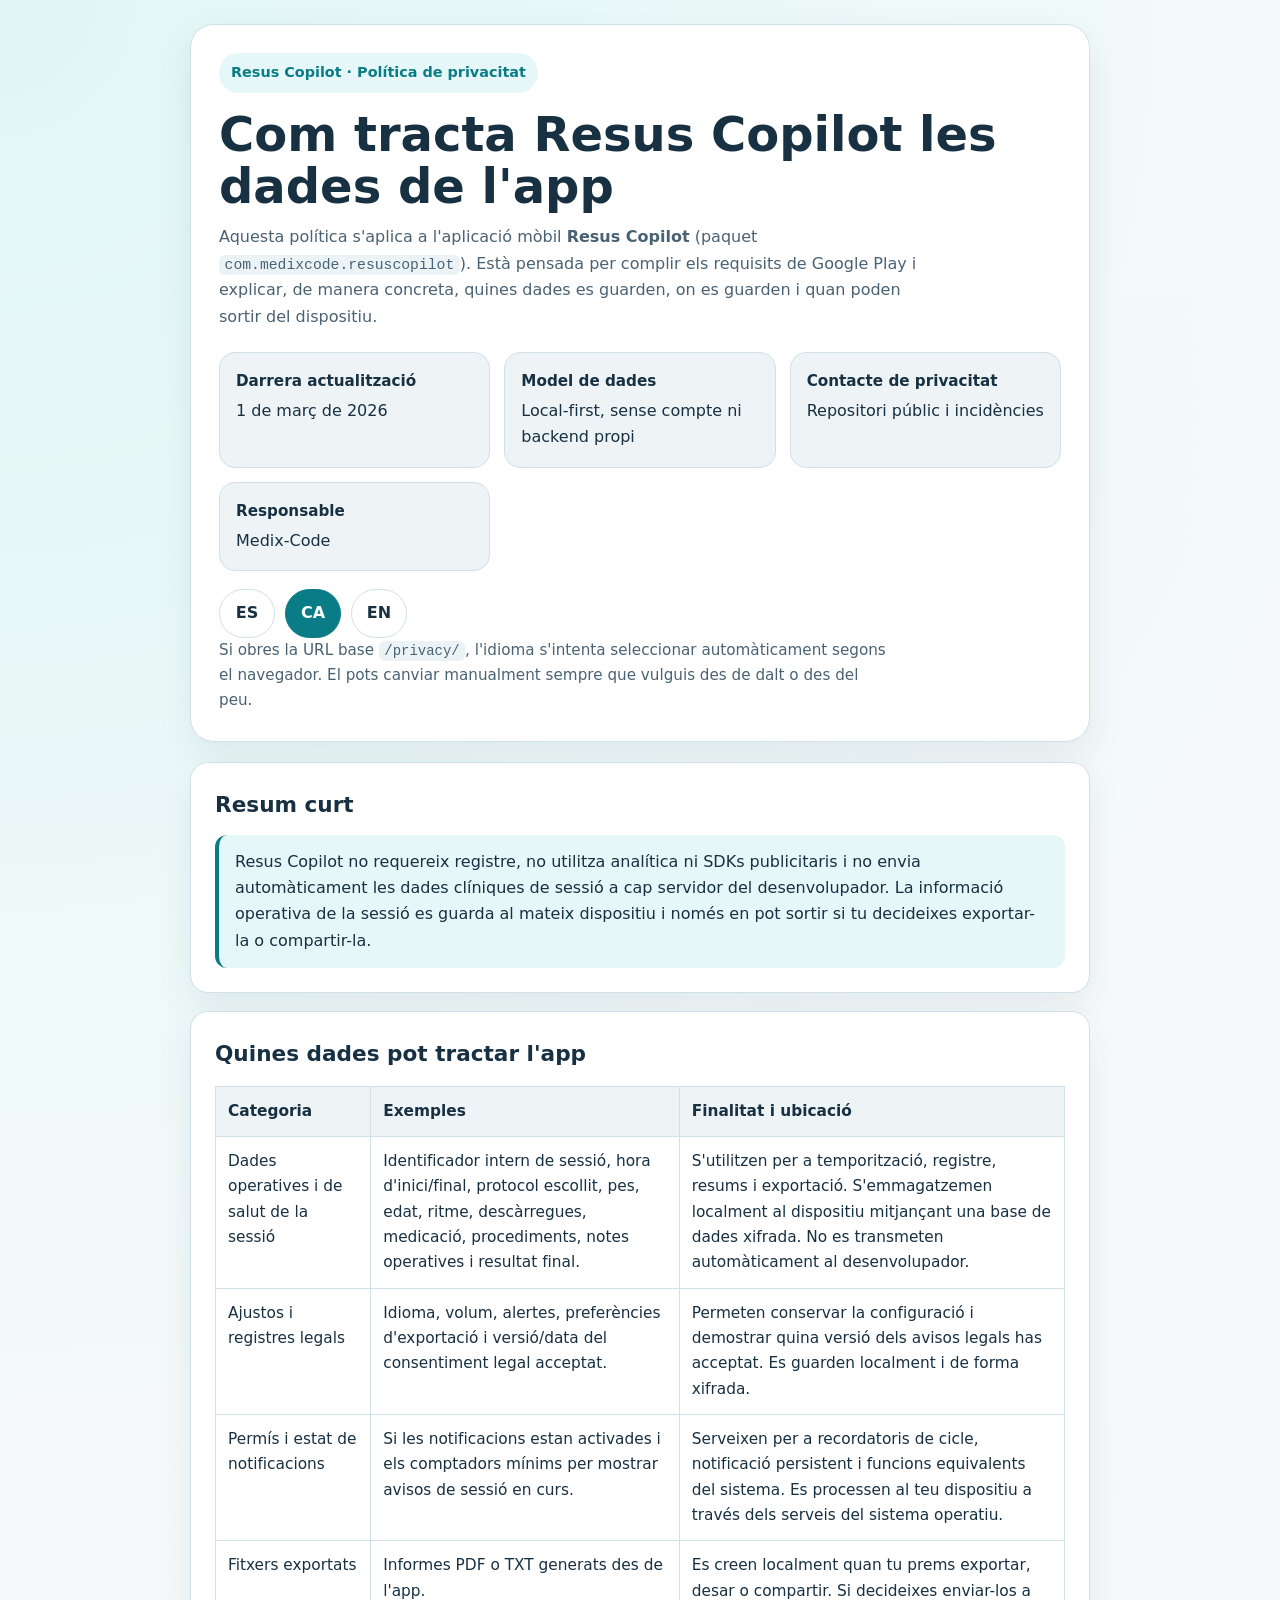
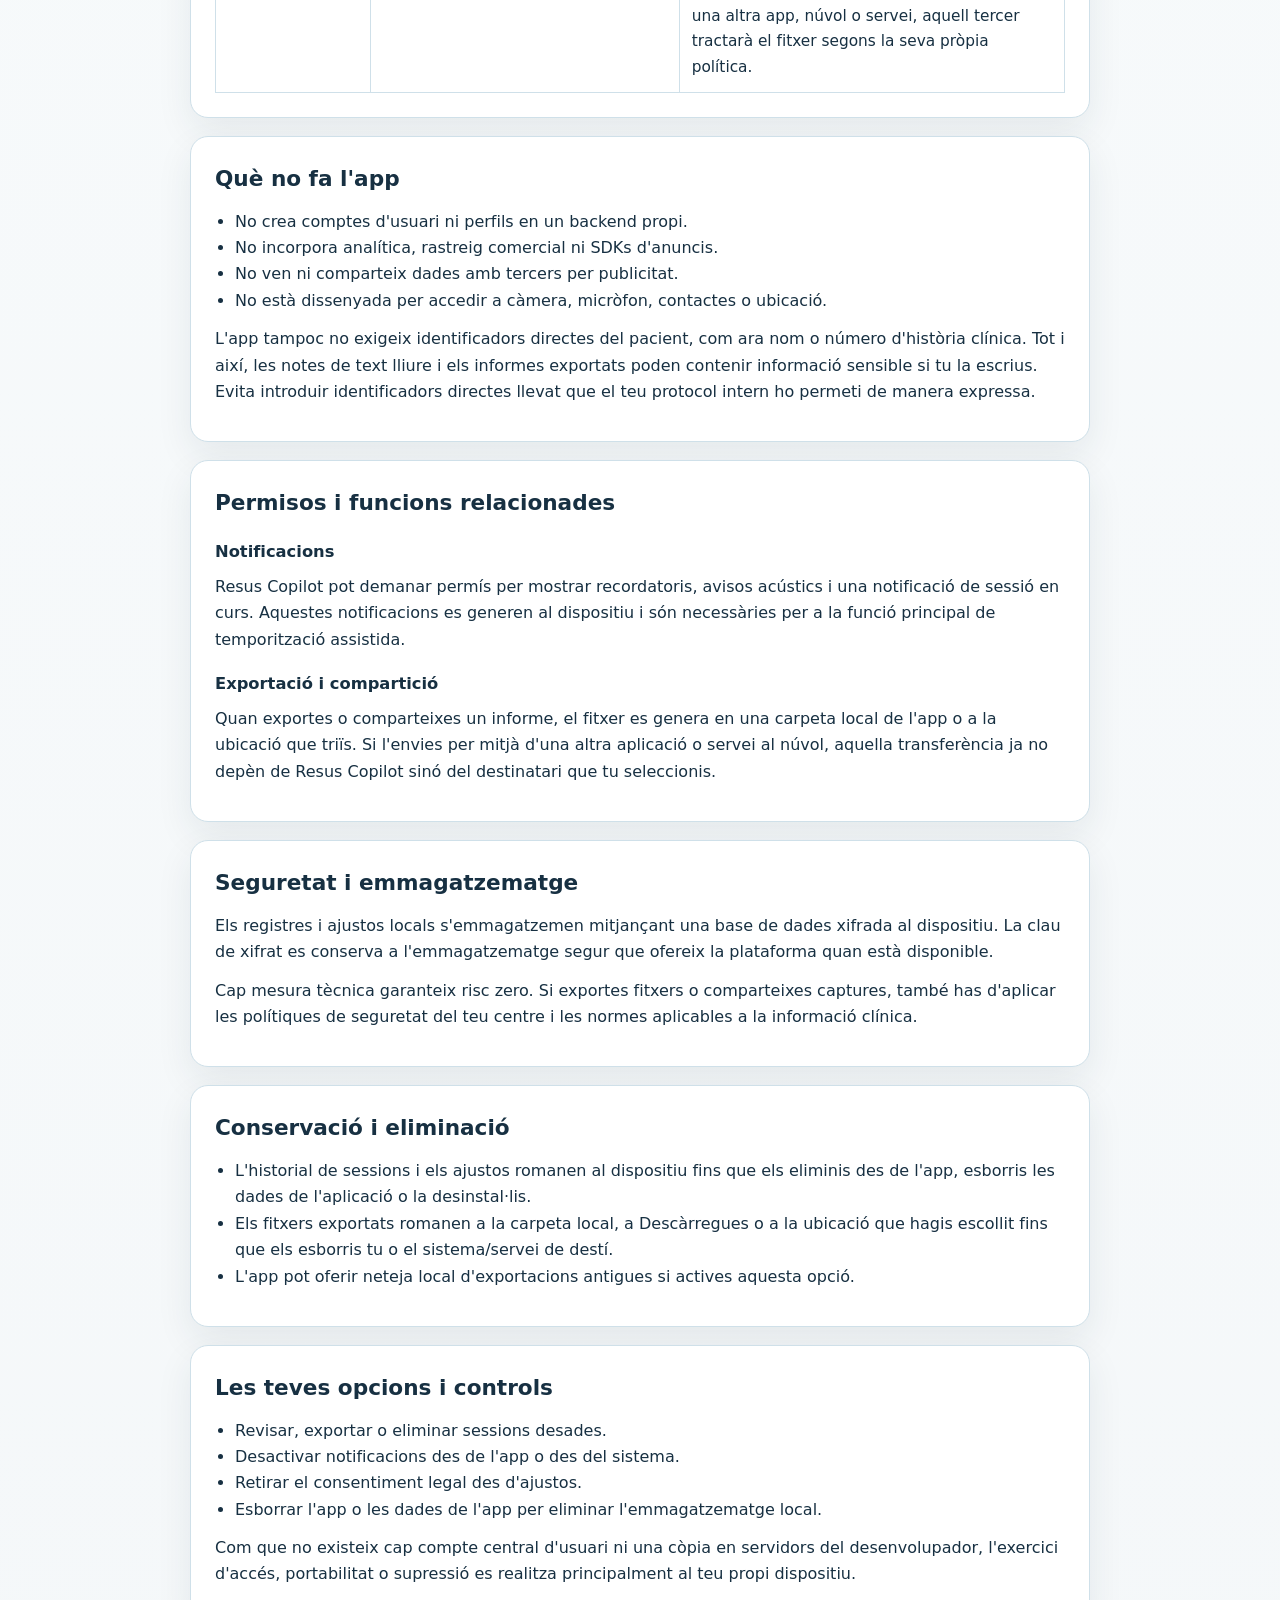
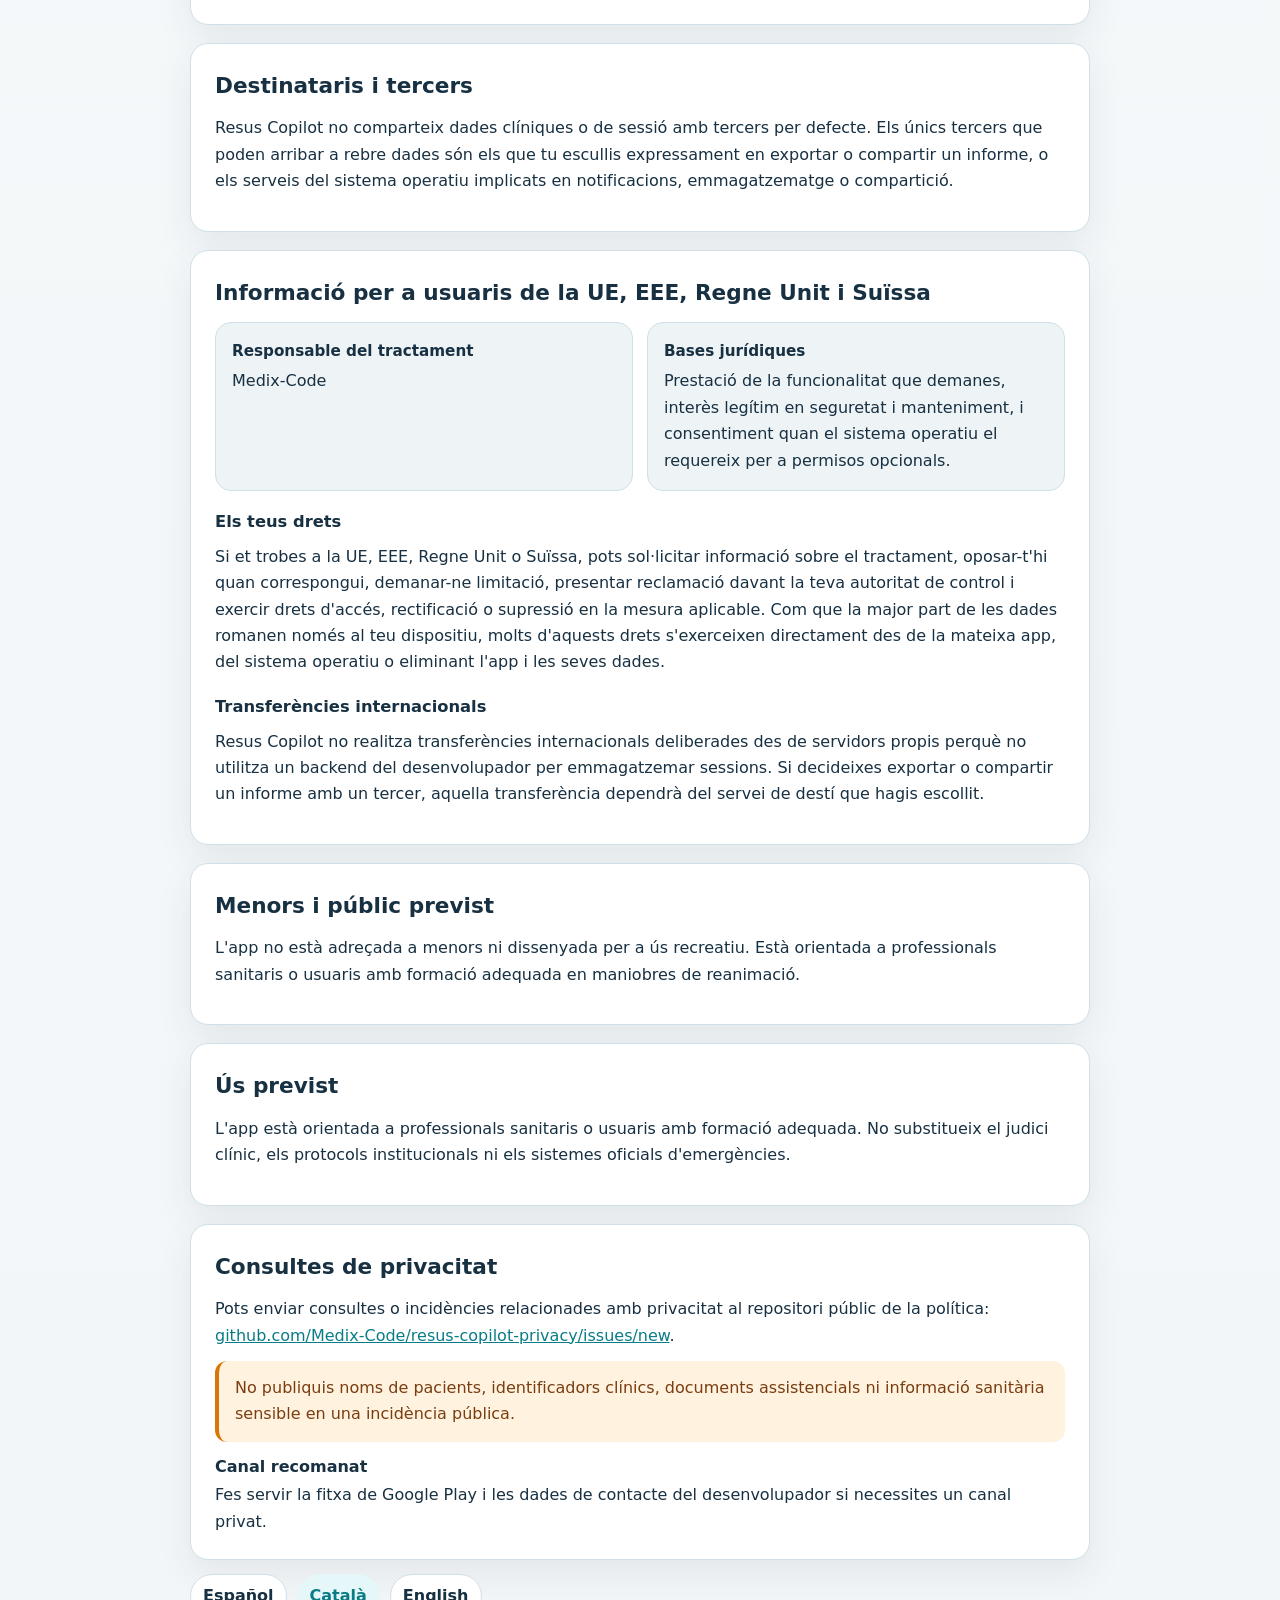
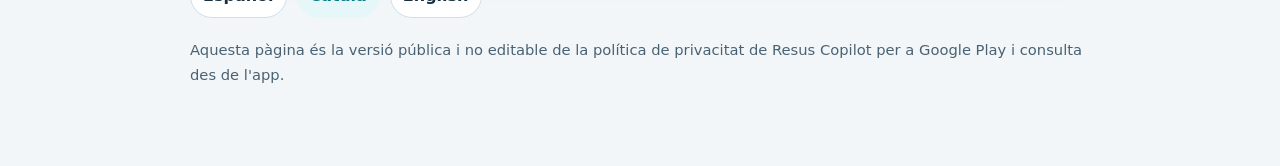
==== privacy/ca/index.html @ 3d16156d "Upgrade privacy policy site" ====
<!DOCTYPE html>
<html lang="ca">
  <head>
    <meta charset="utf-8" />
    <meta name="viewport" content="width=device-width, initial-scale=1" />
    <title>Política de privacitat | Resus Copilot</title>
    <meta
      name="description"
      content="Política de privacitat pública de Resus Copilot per a Google Play i consulta dins de l'app."
    />
    <script defer src="../../assets/policy.js"></script>
    <link rel="stylesheet" href="../../assets/policy.css" />
  </head>
  <body>
    <main class="shell">
      <section class="hero">
        <span class="eyebrow">Resus Copilot · Política de privacitat</span>
        <h1>Com tracta Resus Copilot les dades de l'app</h1>
        <p>
          Aquesta política s'aplica a l'aplicació mòbil
          <strong>Resus Copilot</strong> (paquet
          <code>com.medixcode.resuscopilot</code>). Està pensada per complir
          els requisits de Google Play i explicar, de manera concreta, quines
          dades es guarden, on es guarden i quan poden sortir del dispositiu.
        </p>
        <div class="hero-grid">
          <div class="hero-card">
            <strong>Darrera actualització</strong>
            <span>1 de març de 2026</span>
          </div>
          <div class="hero-card">
            <strong>Model de dades</strong>
            <span>Local-first, sense compte ni backend propi</span>
          </div>
          <div class="hero-card">
            <strong>Contacte de privacitat</strong>
            <span>Repositori públic i incidències</span>
          </div>
          <div class="hero-card">
            <strong>Responsable</strong>
            <span>Medix-Code</span>
          </div>
        </div>
        <nav class="lang-nav" aria-label="Idiomes disponibles">
          <a href="../" data-lang="es">ES</a>
          <span>CA</span>
          <a href="../en/" data-lang="en">EN</a>
        </nav>
        <p class="lang-note">
          Si obres la URL base <code>/privacy/</code>, l'idioma s'intenta
          seleccionar automàticament segons el navegador. El pots canviar
          manualment sempre que vulguis des de dalt o des del peu.
        </p>
      </section>

      <div class="layout">
        <section class="card">
          <h2>Resum curt</h2>
          <div class="callout">
            Resus Copilot no requereix registre, no utilitza analítica ni SDKs
            publicitaris i no envia automàticament les dades clíniques de sessió
            a cap servidor del desenvolupador. La informació operativa de la
            sessió es guarda al mateix dispositiu i només en pot sortir si tu
            decideixes exportar-la o compartir-la.
          </div>
        </section>

        <section class="card">
          <h2>Quines dades pot tractar l'app</h2>
          <table>
            <thead>
              <tr>
                <th>Categoria</th>
                <th>Exemples</th>
                <th>Finalitat i ubicació</th>
              </tr>
            </thead>
            <tbody>
              <tr>
                <td>Dades operatives i de salut de la sessió</td>
                <td>
                  Identificador intern de sessió, hora d'inici/final, protocol
                  escollit, pes, edat, ritme, descàrregues, medicació,
                  procediments, notes operatives i resultat final.
                </td>
                <td>
                  S'utilitzen per a temporització, registre, resums i exportació.
                  S'emmagatzemen localment al dispositiu mitjançant una base de
                  dades xifrada. No es transmeten automàticament al
                  desenvolupador.
                </td>
              </tr>
              <tr>
                <td>Ajustos i registres legals</td>
                <td>
                  Idioma, volum, alertes, preferències d'exportació i
                  versió/data del consentiment legal acceptat.
                </td>
                <td>
                  Permeten conservar la configuració i demostrar quina versió
                  dels avisos legals has acceptat. Es guarden localment i de
                  forma xifrada.
                </td>
              </tr>
              <tr>
                <td>Permís i estat de notificacions</td>
                <td>
                  Si les notificacions estan activades i els comptadors mínims
                  per mostrar avisos de sessió en curs.
                </td>
                <td>
                  Serveixen per a recordatoris de cicle, notificació persistent
                  i funcions equivalents del sistema. Es processen al teu
                  dispositiu a través dels serveis del sistema operatiu.
                </td>
              </tr>
              <tr>
                <td>Fitxers exportats</td>
                <td>Informes PDF o TXT generats des de l'app.</td>
                <td>
                  Es creen localment quan tu prems exportar, desar o compartir.
                  Si decideixes enviar-los a una altra app, núvol o servei,
                  aquell tercer tractarà el fitxer segons la seva pròpia política.
                </td>
              </tr>
            </tbody>
          </table>
        </section>

        <section class="card">
          <h2>Què no fa l'app</h2>
          <ul>
            <li>No crea comptes d'usuari ni perfils en un backend propi.</li>
            <li>No incorpora analítica, rastreig comercial ni SDKs d'anuncis.</li>
            <li>No ven ni comparteix dades amb tercers per publicitat.</li>
            <li>
              No està dissenyada per accedir a càmera, micròfon, contactes o
              ubicació.
            </li>
          </ul>
          <p>
            L'app tampoc no exigeix identificadors directes del pacient, com ara
            nom o número d'història clínica. Tot i així, les notes de text lliure
            i els informes exportats poden contenir informació sensible si tu la
            escrius. Evita introduir identificadors directes llevat que el teu
            protocol intern ho permeti de manera expressa.
          </p>
        </section>

        <section class="card">
          <h2>Permisos i funcions relacionades</h2>
          <h3>Notificacions</h3>
          <p>
            Resus Copilot pot demanar permís per mostrar recordatoris, avisos
            acústics i una notificació de sessió en curs. Aquestes notificacions
            es generen al dispositiu i són necessàries per a la funció principal
            de temporització assistida.
          </p>
          <h3>Exportació i compartició</h3>
          <p>
            Quan exportes o comparteixes un informe, el fitxer es genera en una
            carpeta local de l'app o a la ubicació que triïs. Si l'envies per
            mitjà d'una altra aplicació o servei al núvol, aquella transferència
            ja no depèn de Resus Copilot sinó del destinatari que tu seleccionis.
          </p>
        </section>

        <section class="card">
          <h2>Seguretat i emmagatzematge</h2>
          <p>
            Els registres i ajustos locals s'emmagatzemen mitjançant una base de
            dades xifrada al dispositiu. La clau de xifrat es conserva a
            l'emmagatzematge segur que ofereix la plataforma quan està disponible.
          </p>
          <p>
            Cap mesura tècnica garanteix risc zero. Si exportes fitxers o
            comparteixes captures, també has d'aplicar les polítiques de
            seguretat del teu centre i les normes aplicables a la informació
            clínica.
          </p>
        </section>

        <section class="card">
          <h2>Conservació i eliminació</h2>
          <ul>
            <li>
              L'historial de sessions i els ajustos romanen al dispositiu fins
              que els eliminis des de l'app, esborris les dades de l'aplicació o
              la desinstal·lis.
            </li>
            <li>
              Els fitxers exportats romanen a la carpeta local, a Descàrregues o
              a la ubicació que hagis escollit fins que els esborris tu o el
              sistema/servei de destí.
            </li>
            <li>
              L'app pot oferir neteja local d'exportacions antigues si actives
              aquesta opció.
            </li>
          </ul>
        </section>

        <section class="card">
          <h2>Les teves opcions i controls</h2>
          <ul>
            <li>Revisar, exportar o eliminar sessions desades.</li>
            <li>Desactivar notificacions des de l'app o des del sistema.</li>
            <li>Retirar el consentiment legal des d'ajustos.</li>
            <li>Esborrar l'app o les dades de l'app per eliminar l'emmagatzematge local.</li>
          </ul>
          <p>
            Com que no existeix cap compte central d'usuari ni una còpia en
            servidors del desenvolupador, l'exercici d'accés, portabilitat o
            supressió es realitza principalment al teu propi dispositiu.
          </p>
        </section>

        <section class="card">
          <h2>Destinataris i tercers</h2>
          <p>
            Resus Copilot no comparteix dades clíniques o de sessió amb tercers
            per defecte. Els únics tercers que poden arribar a rebre dades són
            els que tu escullis expressament en exportar o compartir un informe,
            o els serveis del sistema operatiu implicats en notificacions,
            emmagatzematge o compartició.
          </p>
        </section>

        <section class="card">
          <h2>Informació per a usuaris de la UE, EEE, Regne Unit i Suïssa</h2>
          <div class="card-grid">
            <div class="hero-card">
              <strong>Responsable del tractament</strong>
              <span>Medix-Code</span>
            </div>
            <div class="hero-card">
              <strong>Bases jurídiques</strong>
              <span>
                Prestació de la funcionalitat que demanes, interès legítim en
                seguretat i manteniment, i consentiment quan el sistema operatiu
                el requereix per a permisos opcionals.
              </span>
            </div>
          </div>
          <h3>Els teus drets</h3>
          <p>
            Si et trobes a la UE, EEE, Regne Unit o Suïssa, pots sol·licitar
            informació sobre el tractament, oposar-t'hi quan correspongui,
            demanar-ne limitació, presentar reclamació davant la teva autoritat
            de control i exercir drets d'accés, rectificació o supressió en la
            mesura aplicable. Com que la major part de les dades romanen només al
            teu dispositiu, molts d'aquests drets s'exerceixen directament des
            de la mateixa app, del sistema operatiu o eliminant l'app i les seves dades.
          </p>
          <h3>Transferències internacionals</h3>
          <p>
            Resus Copilot no realitza transferències internacionals deliberades
            des de servidors propis perquè no utilitza un backend del
            desenvolupador per emmagatzemar sessions. Si decideixes exportar o
            compartir un informe amb un tercer, aquella transferència dependrà
            del servei de destí que hagis escollit.
          </p>
        </section>

        <section class="card">
          <h2>Menors i públic previst</h2>
          <p>
            L'app no està adreçada a menors ni dissenyada per a ús recreatiu.
            Està orientada a professionals sanitaris o usuaris amb formació
            adequada en maniobres de reanimació.
          </p>
        </section>

        <section class="card">
          <h2>Ús previst</h2>
          <p>
            L'app està orientada a professionals sanitaris o usuaris amb formació
            adequada. No substitueix el judici clínic, els protocols
            institucionals ni els sistemes oficials d'emergències.
          </p>
        </section>

        <section class="card">
          <h2>Consultes de privacitat</h2>
          <p>
            Pots enviar consultes o incidències relacionades amb privacitat al
            repositori públic de la política:
            <a href="https://github.com/Medix-Code/resus-copilot-privacy/issues/new"
              >github.com/Medix-Code/resus-copilot-privacy/issues/new</a
            >.
          </p>
          <div class="callout warning">
            No publiquis noms de pacients, identificadors clínics, documents
            assistencials ni informació sanitària sensible en una incidència pública.
          </div>
          <div class="meta-list">
            <div>
              <strong>Canal recomanat</strong>
              <span>
                Fes servir la fitxa de Google Play i les dades de contacte del
                desenvolupador si necessites un canal privat.
              </span>
            </div>
          </div>
        </section>
      </div>

      <nav class="footer-nav" aria-label="Canviar idioma">
        <a href="../" data-lang="es">Español</a>
        <span>Català</span>
        <a href="../en/" data-lang="en">English</a>
      </nav>
      <p class="footer">
        Aquesta pàgina és la versió pública i no editable de la política de
        privacitat de Resus Copilot per a Google Play i consulta des de l'app.
      </p>
    </main>
  </body>
  </html>
---- assets/policy.css ----
:root {
  color-scheme: light;
  --bg: #f3f6f8;
  --surface: #ffffff;
  --surface-muted: #eef3f6;
  --text: #173042;
  --text-soft: #496273;
  --line: #cfe0e9;
  --accent: #0a7c86;
  --accent-soft: #e5f7f8;
  --warning: #7a3d10;
  --max-width: 940px;
  --radius: 18px;
  --shadow: 0 14px 36px rgba(23, 48, 66, 0.08);
}

* {
  box-sizing: border-box;
}

html {
  font-size: 16px;
}

body {
  margin: 0;
  font-family:
    Inter, ui-sans-serif, system-ui, -apple-system, BlinkMacSystemFont,
    "Segoe UI", sans-serif;
  background:
    radial-gradient(circle at top left, #dff6f5 0, transparent 30%),
    linear-gradient(180deg, #f8fbfc 0%, var(--bg) 100%);
  color: var(--text);
  line-height: 1.65;
}

a {
  color: var(--accent);
}

.shell {
  max-width: var(--max-width);
  margin: 0 auto;
  padding: 24px 20px 64px;
}

.hero {
  background: var(--surface);
  border: 1px solid var(--line);
  border-radius: calc(var(--radius) + 6px);
  box-shadow: var(--shadow);
  padding: 28px;
}

.eyebrow {
  display: inline-flex;
  align-items: center;
  gap: 10px;
  padding: 8px 12px;
  border-radius: 999px;
  background: var(--accent-soft);
  color: var(--accent);
  font-size: 0.9rem;
  font-weight: 600;
}

.hero h1 {
  margin: 16px 0 12px;
  font-size: clamp(2rem, 4vw, 3rem);
  line-height: 1.08;
}

.hero p {
  margin: 0;
  color: var(--text-soft);
  max-width: 70ch;
}

.hero-grid {
  display: grid;
  grid-template-columns: repeat(auto-fit, minmax(220px, 1fr));
  gap: 14px;
  margin-top: 22px;
}

.hero-card {
  background: var(--surface-muted);
  border: 1px solid var(--line);
  border-radius: 16px;
  padding: 16px;
}

.hero-card strong,
.hero-card span {
  display: block;
}

.hero-card strong {
  margin-bottom: 4px;
  font-size: 0.95rem;
}

.lang-nav {
  display: flex;
  flex-wrap: wrap;
  gap: 10px;
  margin: 18px 0 0;
}

.lang-nav a,
.lang-nav span {
  display: inline-flex;
  align-items: center;
  justify-content: center;
  min-width: 56px;
  padding: 10px 14px;
  border-radius: 999px;
  border: 1px solid var(--line);
  text-decoration: none;
  font-weight: 600;
  background: var(--surface);
  color: var(--text);
}

.lang-nav span {
  background: var(--accent);
  color: #fff;
  border-color: var(--accent);
}

.lang-note {
  margin-top: 14px;
  color: var(--text-soft);
  font-size: 0.95rem;
}

.card-grid {
  display: grid;
  grid-template-columns: repeat(auto-fit, minmax(240px, 1fr));
  gap: 14px;
}

.layout {
  display: grid;
  grid-template-columns: minmax(0, 1fr);
  gap: 18px;
  margin-top: 20px;
}

.card {
  background: var(--surface);
  border: 1px solid var(--line);
  border-radius: var(--radius);
  box-shadow: var(--shadow);
  padding: 24px;
}

.card h2 {
  margin: 0 0 12px;
  font-size: 1.35rem;
}

.card h3 {
  margin: 18px 0 8px;
  font-size: 1.02rem;
}

.card p,
.card ul {
  margin: 0 0 12px;
}

.card ul {
  padding-left: 20px;
}

.callout {
  border-left: 4px solid var(--accent);
  background: var(--accent-soft);
  padding: 14px 16px;
  border-radius: 12px;
  color: var(--text);
}

.callout.warning {
  border-left-color: #d97706;
  background: #fff2df;
  color: var(--warning);
}

.meta-list {
  display: grid;
  gap: 10px;
  margin-top: 12px;
}

.meta-list strong {
  display: block;
  margin-bottom: 2px;
}

table {
  width: 100%;
  border-collapse: collapse;
  margin-top: 14px;
  font-size: 0.96rem;
}

th,
td {
  border: 1px solid var(--line);
  padding: 12px;
  text-align: left;
  vertical-align: top;
}

th {
  background: var(--surface-muted);
}

.footer {
  margin-top: 20px;
  color: var(--text-soft);
  font-size: 0.92rem;
}

.footer-nav {
  display: flex;
  flex-wrap: wrap;
  gap: 10px;
  margin: 14px 0 6px;
}

.footer-nav a,
.footer-nav span {
  display: inline-flex;
  padding: 8px 12px;
  border-radius: 999px;
  border: 1px solid var(--line);
  text-decoration: none;
  color: var(--text);
  background: var(--surface);
  font-weight: 600;
}

.footer-nav span {
  background: var(--accent-soft);
  border-color: var(--accent-soft);
  color: var(--accent);
}

code {
  font-family:
    ui-monospace, SFMono-Regular, Menlo, Monaco, Consolas, "Liberation Mono",
    monospace;
  font-size: 0.92em;
  background: #ecf3f7;
  padding: 0.14em 0.38em;
  border-radius: 6px;
}

@media (max-width: 720px) {
  .shell {
    padding: 16px 14px 40px;
  }

  .hero,
  .card {
    padding: 18px;
  }

  table,
  thead,
  tbody,
  th,
  td,
  tr {
    display: block;
  }

  thead {
    display: none;
  }

  tr {
    margin-bottom: 14px;
    border: 1px solid var(--line);
    border-radius: 14px;
    overflow: hidden;
  }

  td {
    border: none;
    border-bottom: 1px solid var(--line);
  }

  td:last-child {
    border-bottom: none;
  }
}
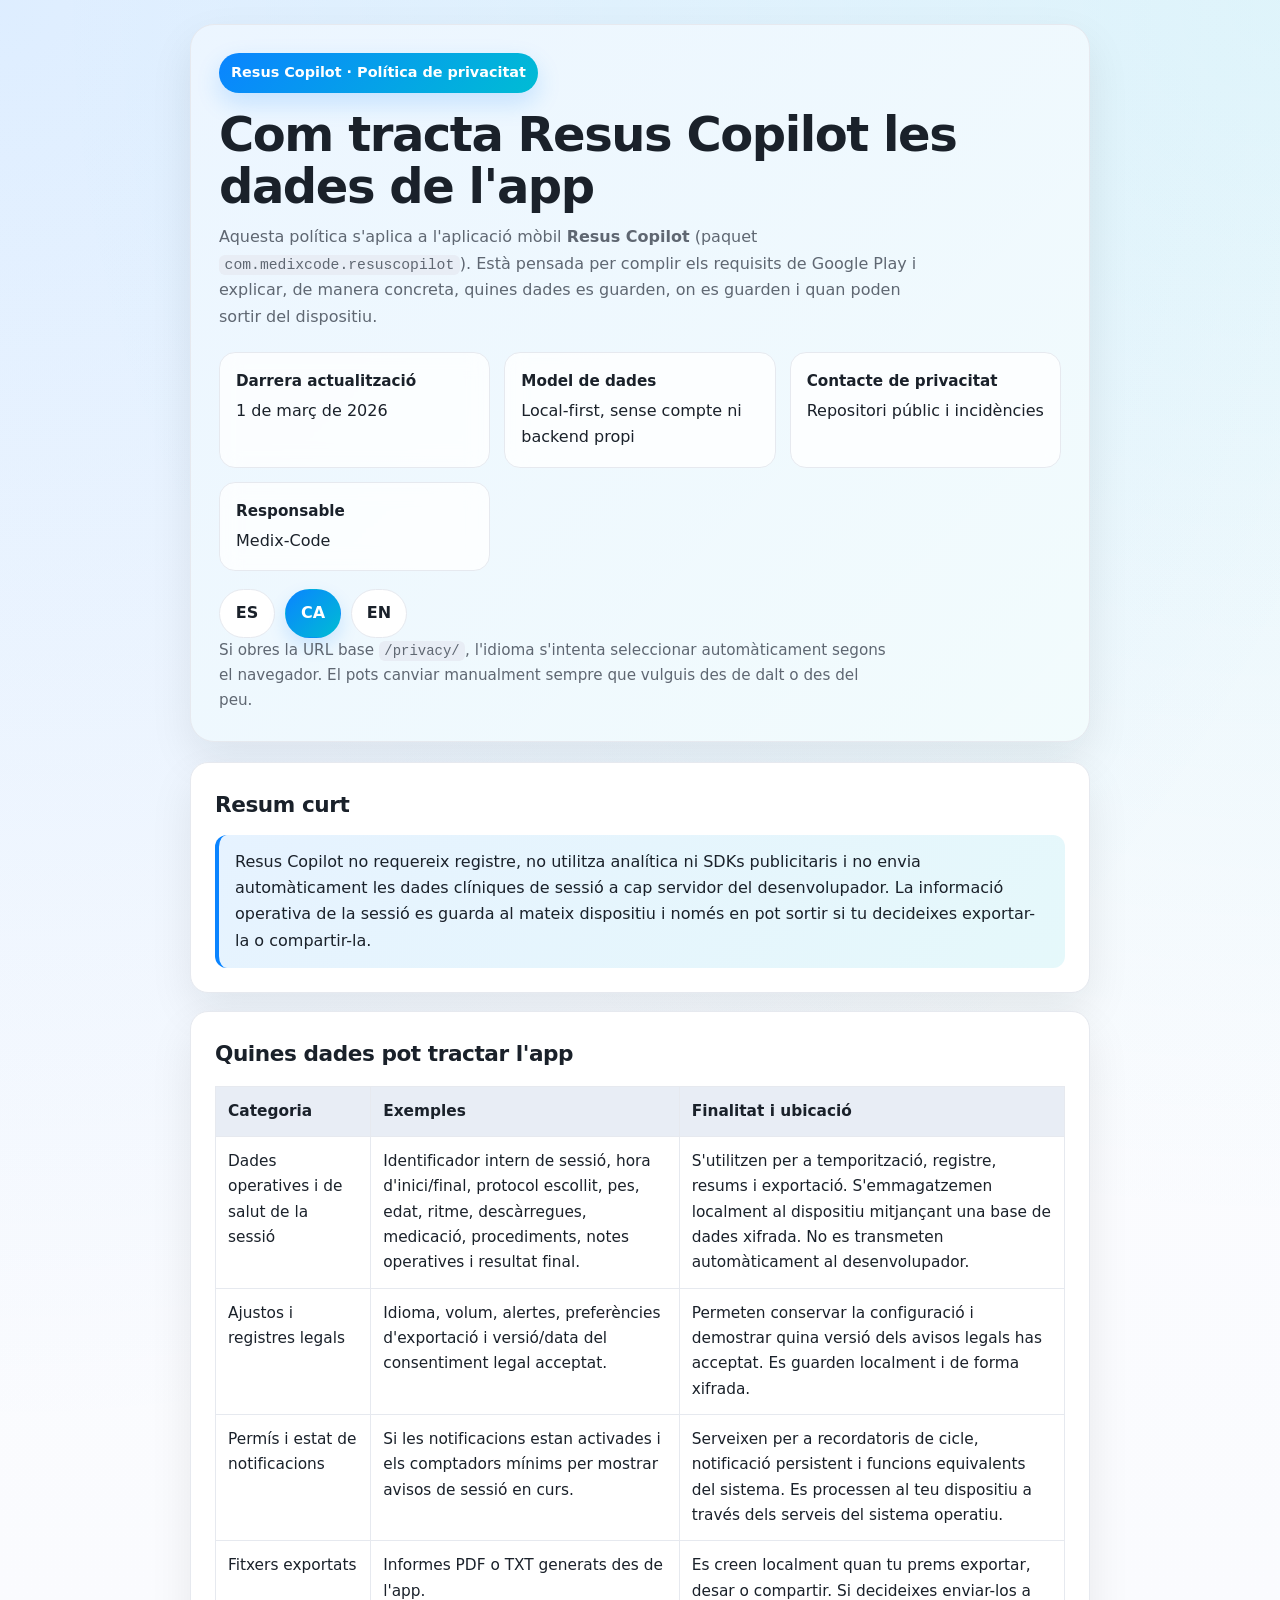
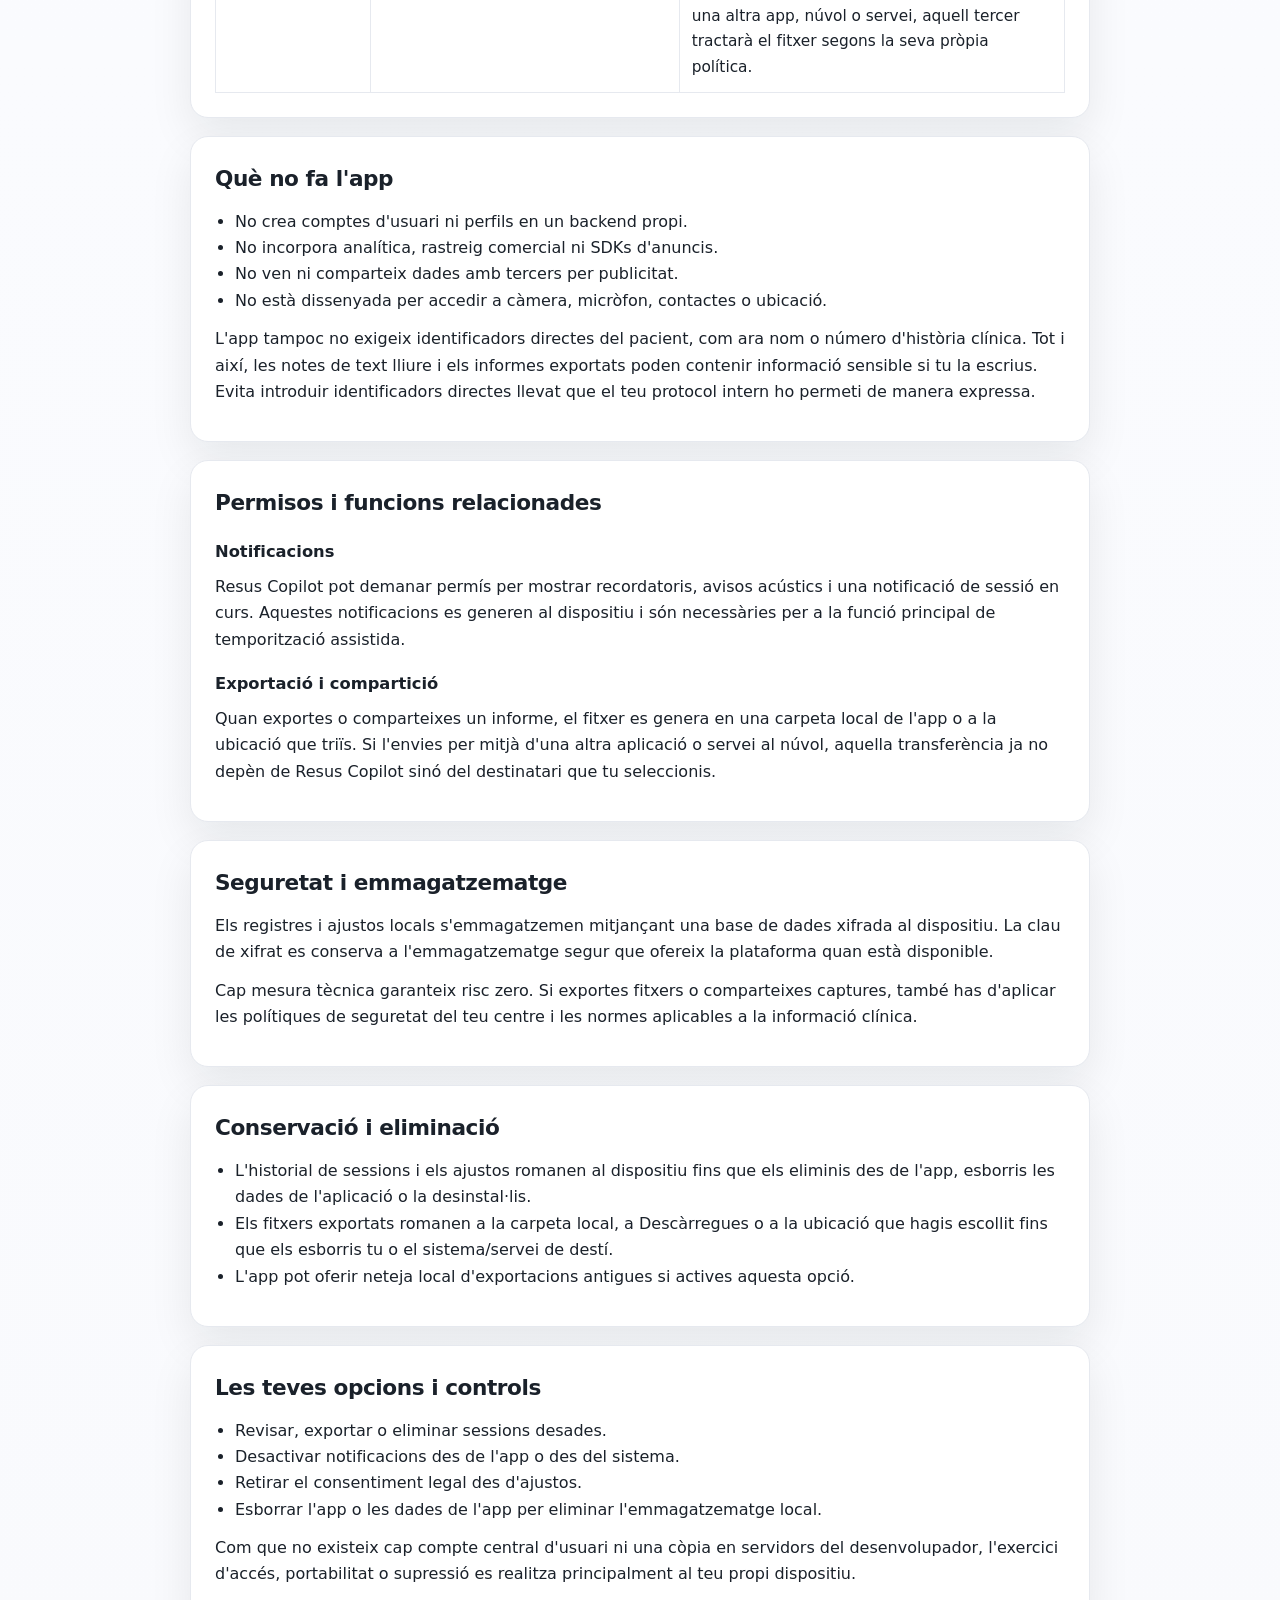
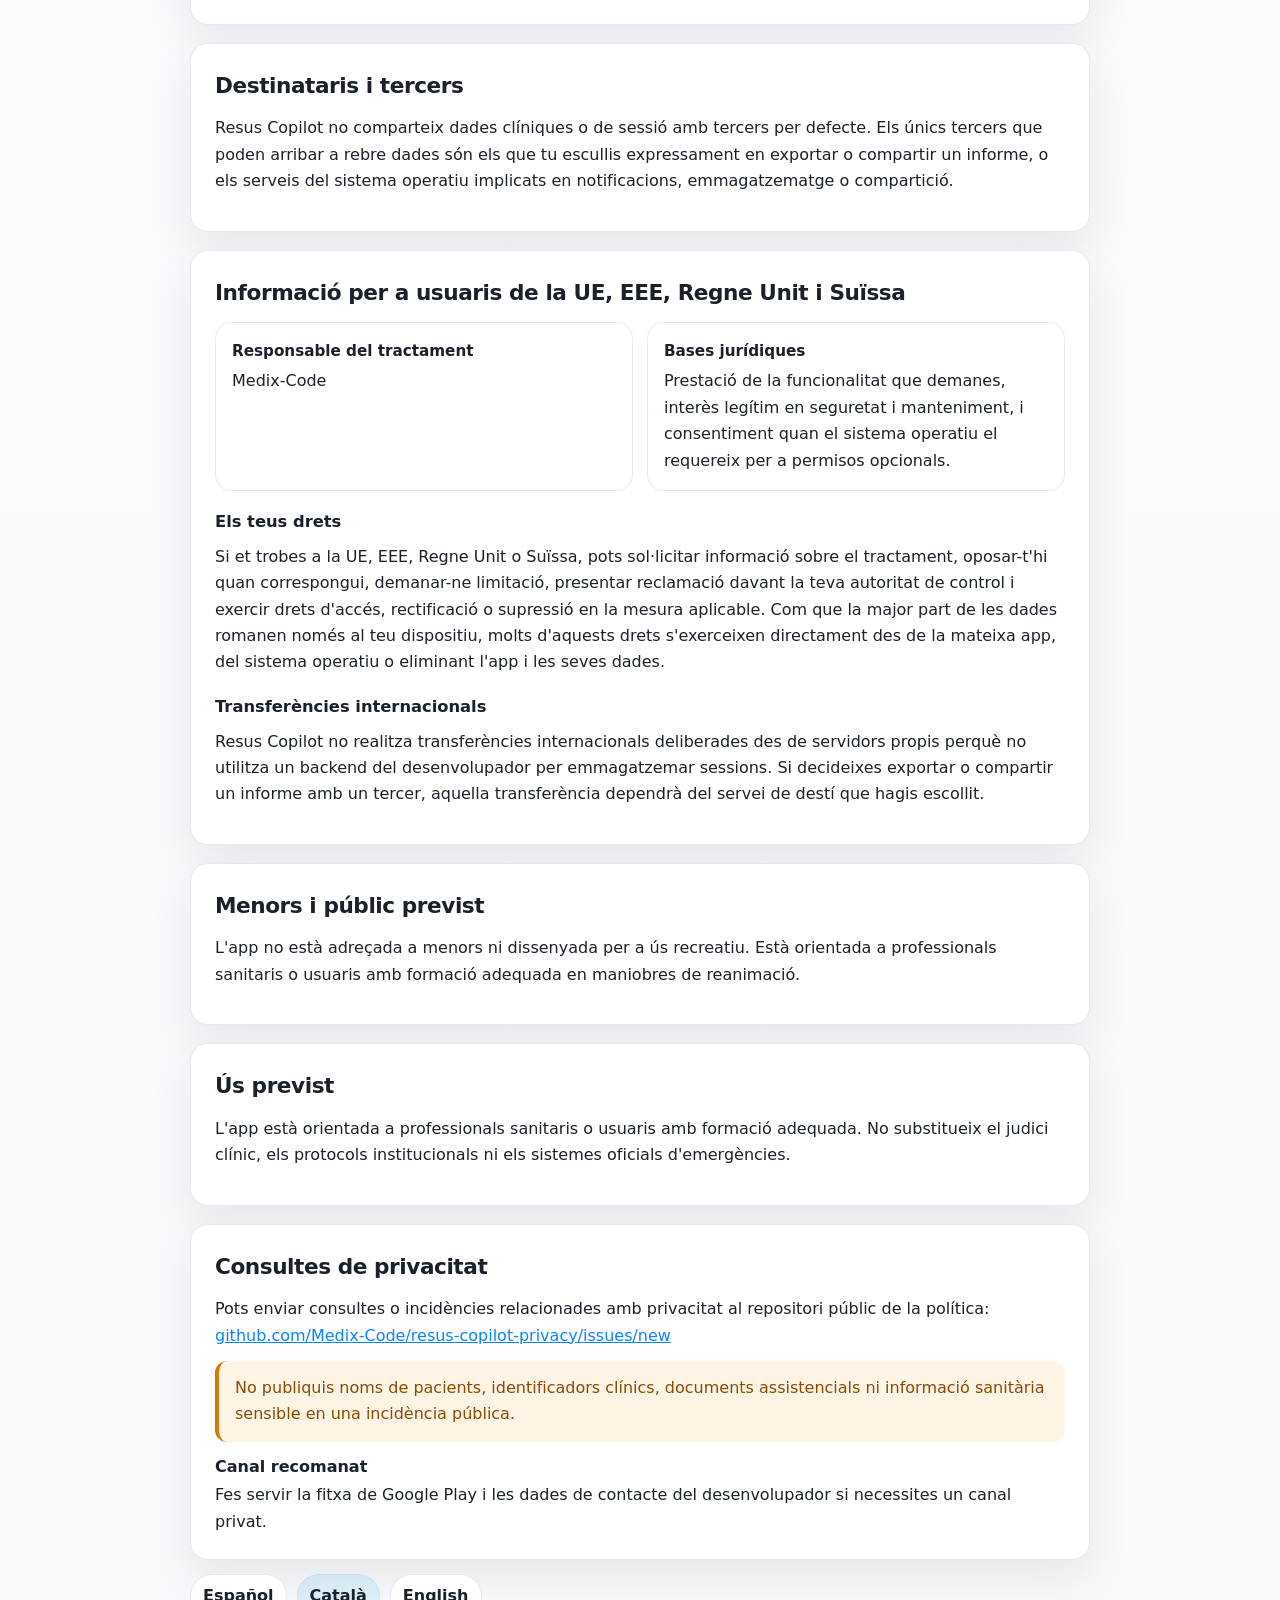
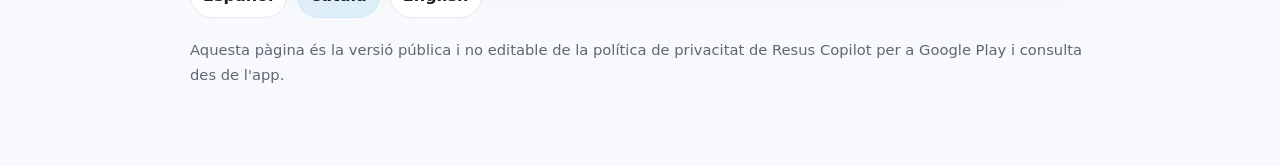
==== commit 3b5f2afa: "Remove trailing punctuation from privacy issue URL" ====
--- a/privacy/ca/index.html
+++ b/privacy/ca/index.html
@@ -287,7 +287,7 @@
             repositori públic de la política:
             <a href="https://github.com/Medix-Code/resus-copilot-privacy/issues/new"
               >github.com/Medix-Code/resus-copilot-privacy/issues/new</a
-            >.
+            >
           </p>
           <div class="callout warning">
             No publiquis noms de pacients, identificadors clínics, documents
--- a/assets/policy.css
+++ b/assets/policy.css
@@ -1,17 +1,20 @@
 :root {
   color-scheme: light;
-  --bg: #f3f6f8;
+  --bg: #f8f9fc;
   --surface: #ffffff;
-  --surface-muted: #eef3f6;
-  --text: #173042;
-  --text-soft: #496273;
-  --line: #cfe0e9;
-  --accent: #0a7c86;
-  --accent-soft: #e5f7f8;
-  --warning: #7a3d10;
+  --surface-muted: #f2f4f8;
+  --surface-tint: #e8edf5;
+  --text: #1a212a;
+  --text-soft: #5f6772;
+  --line: #e6e9ef;
+  --accent: #0a84ff;
+  --accent-secondary: #00bcd4;
+  --accent-soft: rgba(10, 132, 255, 0.1);
+  --accent-soft-secondary: rgba(0, 188, 212, 0.1);
+  --warning: #8a4b00;
   --max-width: 940px;
   --radius: 18px;
-  --shadow: 0 14px 36px rgba(23, 48, 66, 0.08);
+  --shadow: 0 18px 44px rgba(16, 20, 24, 0.08);
 }
 
 * {
@@ -28,8 +31,9 @@
     Inter, ui-sans-serif, system-ui, -apple-system, BlinkMacSystemFont,
     "Segoe UI", sans-serif;
   background:
-    radial-gradient(circle at top left, #dff6f5 0, transparent 30%),
-    linear-gradient(180deg, #f8fbfc 0%, var(--bg) 100%);
+    radial-gradient(circle at top left, rgba(10, 132, 255, 0.12) 0, transparent 28%),
+    radial-gradient(circle at top right, rgba(0, 188, 212, 0.1) 0, transparent 24%),
+    linear-gradient(180deg, #fbfcff 0%, var(--bg) 100%);
   color: var(--text);
   line-height: 1.65;
 }
@@ -45,7 +49,13 @@
 }
 
 .hero {
-  background: var(--surface);
+  background:
+    linear-gradient(
+      135deg,
+      rgba(10, 132, 255, 0.08),
+      rgba(0, 188, 212, 0.05)
+    ),
+    var(--surface);
   border: 1px solid var(--line);
   border-radius: calc(var(--radius) + 6px);
   box-shadow: var(--shadow);
@@ -58,16 +68,18 @@
   gap: 10px;
   padding: 8px 12px;
   border-radius: 999px;
-  background: var(--accent-soft);
-  color: var(--accent);
+  background: linear-gradient(135deg, var(--accent), var(--accent-secondary));
+  color: #fff;
   font-size: 0.9rem;
   font-weight: 600;
+  box-shadow: 0 10px 24px rgba(10, 132, 255, 0.18);
 }
 
 .hero h1 {
   margin: 16px 0 12px;
   font-size: clamp(2rem, 4vw, 3rem);
   line-height: 1.08;
+  letter-spacing: -0.03em;
 }
 
 .hero p {
@@ -84,10 +96,11 @@
 }
 
 .hero-card {
-  background: var(--surface-muted);
+  background: rgba(255, 255, 255, 0.78);
   border: 1px solid var(--line);
   border-radius: 16px;
   padding: 16px;
+  backdrop-filter: blur(10px);
 }
 
 .hero-card strong,
@@ -123,9 +136,10 @@
 }
 
 .lang-nav span {
-  background: var(--accent);
+  background: linear-gradient(135deg, var(--accent), var(--accent-secondary));
   color: #fff;
-  border-color: var(--accent);
+  border-color: transparent;
+  box-shadow: 0 8px 18px rgba(10, 132, 255, 0.16);
 }
 
 .lang-note {
@@ -158,6 +172,7 @@
 .card h2 {
   margin: 0 0 12px;
   font-size: 1.35rem;
+  letter-spacing: -0.02em;
 }
 
 .card h3 {
@@ -176,7 +191,11 @@
 
 .callout {
   border-left: 4px solid var(--accent);
-  background: var(--accent-soft);
+  background: linear-gradient(
+    135deg,
+    var(--accent-soft),
+    var(--accent-soft-secondary)
+  );
   padding: 14px 16px;
   border-radius: 12px;
   color: var(--text);
@@ -184,7 +203,7 @@
 
 .callout.warning {
   border-left-color: #d97706;
-  background: #fff2df;
+  background: #fff4e5;
   color: var(--warning);
 }
 
@@ -215,7 +234,7 @@
 }
 
 th {
-  background: var(--surface-muted);
+  background: var(--surface-tint);
 }
 
 .footer {
@@ -244,9 +263,13 @@
 }
 
 .footer-nav span {
-  background: var(--accent-soft);
-  border-color: var(--accent-soft);
-  color: var(--accent);
+  background: linear-gradient(
+    135deg,
+    var(--accent-soft),
+    var(--accent-soft-secondary)
+  );
+  border-color: rgba(10, 132, 255, 0.08);
+  color: var(--text);
 }
 
 code {
@@ -254,7 +277,7 @@
     ui-monospace, SFMono-Regular, Menlo, Monaco, Consolas, "Liberation Mono",
     monospace;
   font-size: 0.92em;
-  background: #ecf3f7;
+  background: var(--surface-tint);
   padding: 0.14em 0.38em;
   border-radius: 6px;
 }
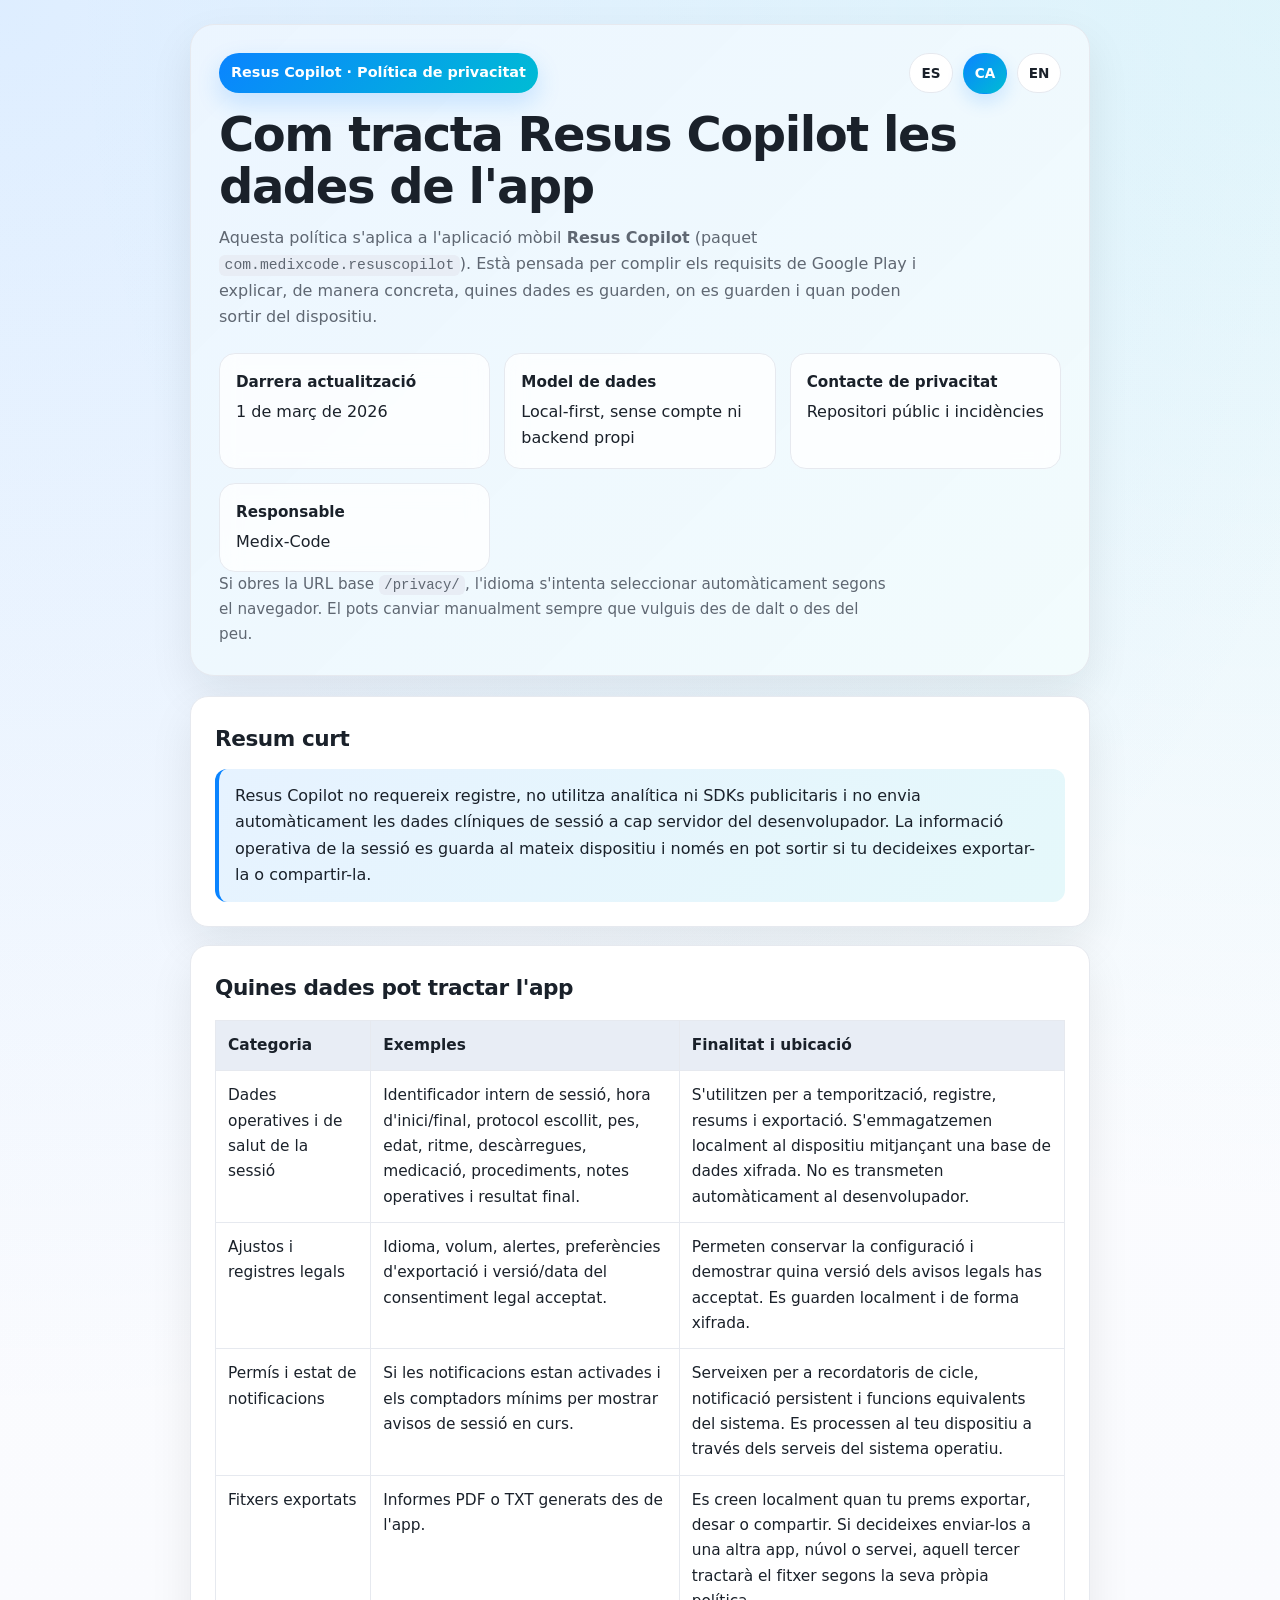
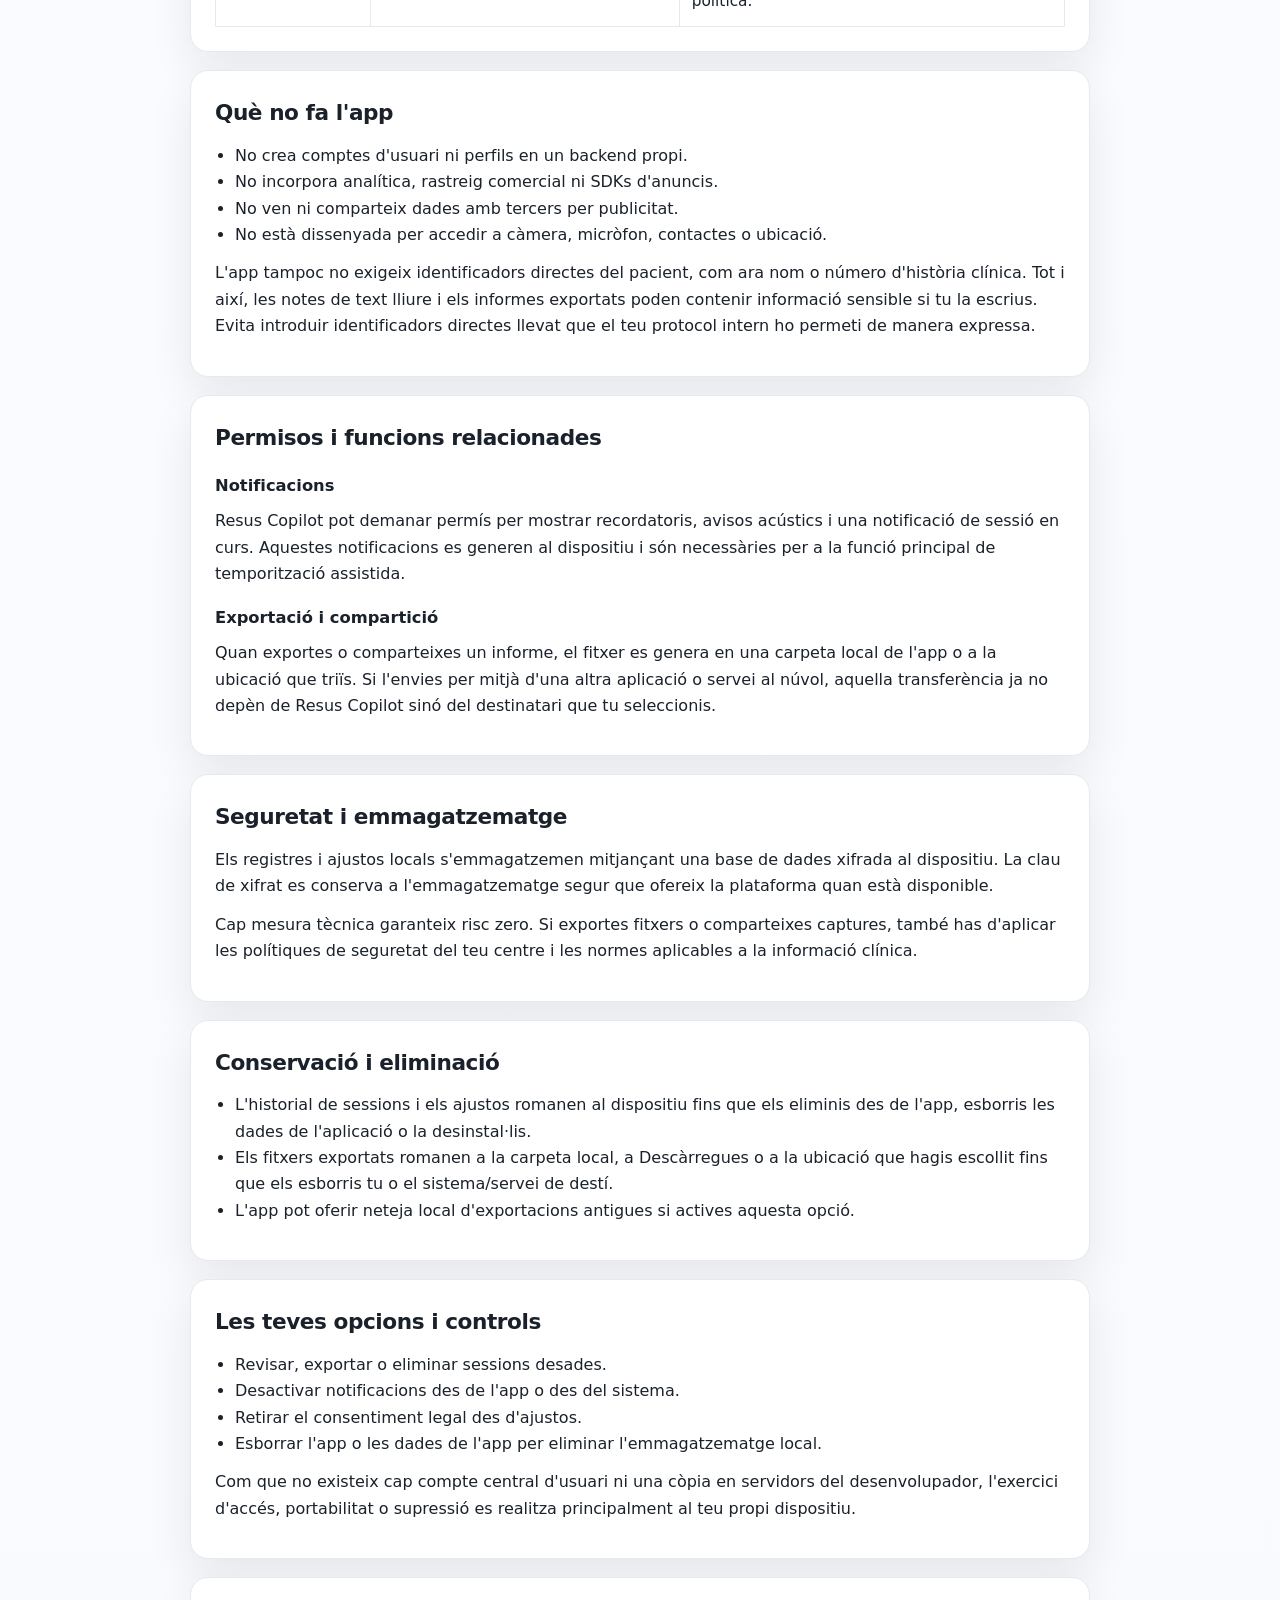
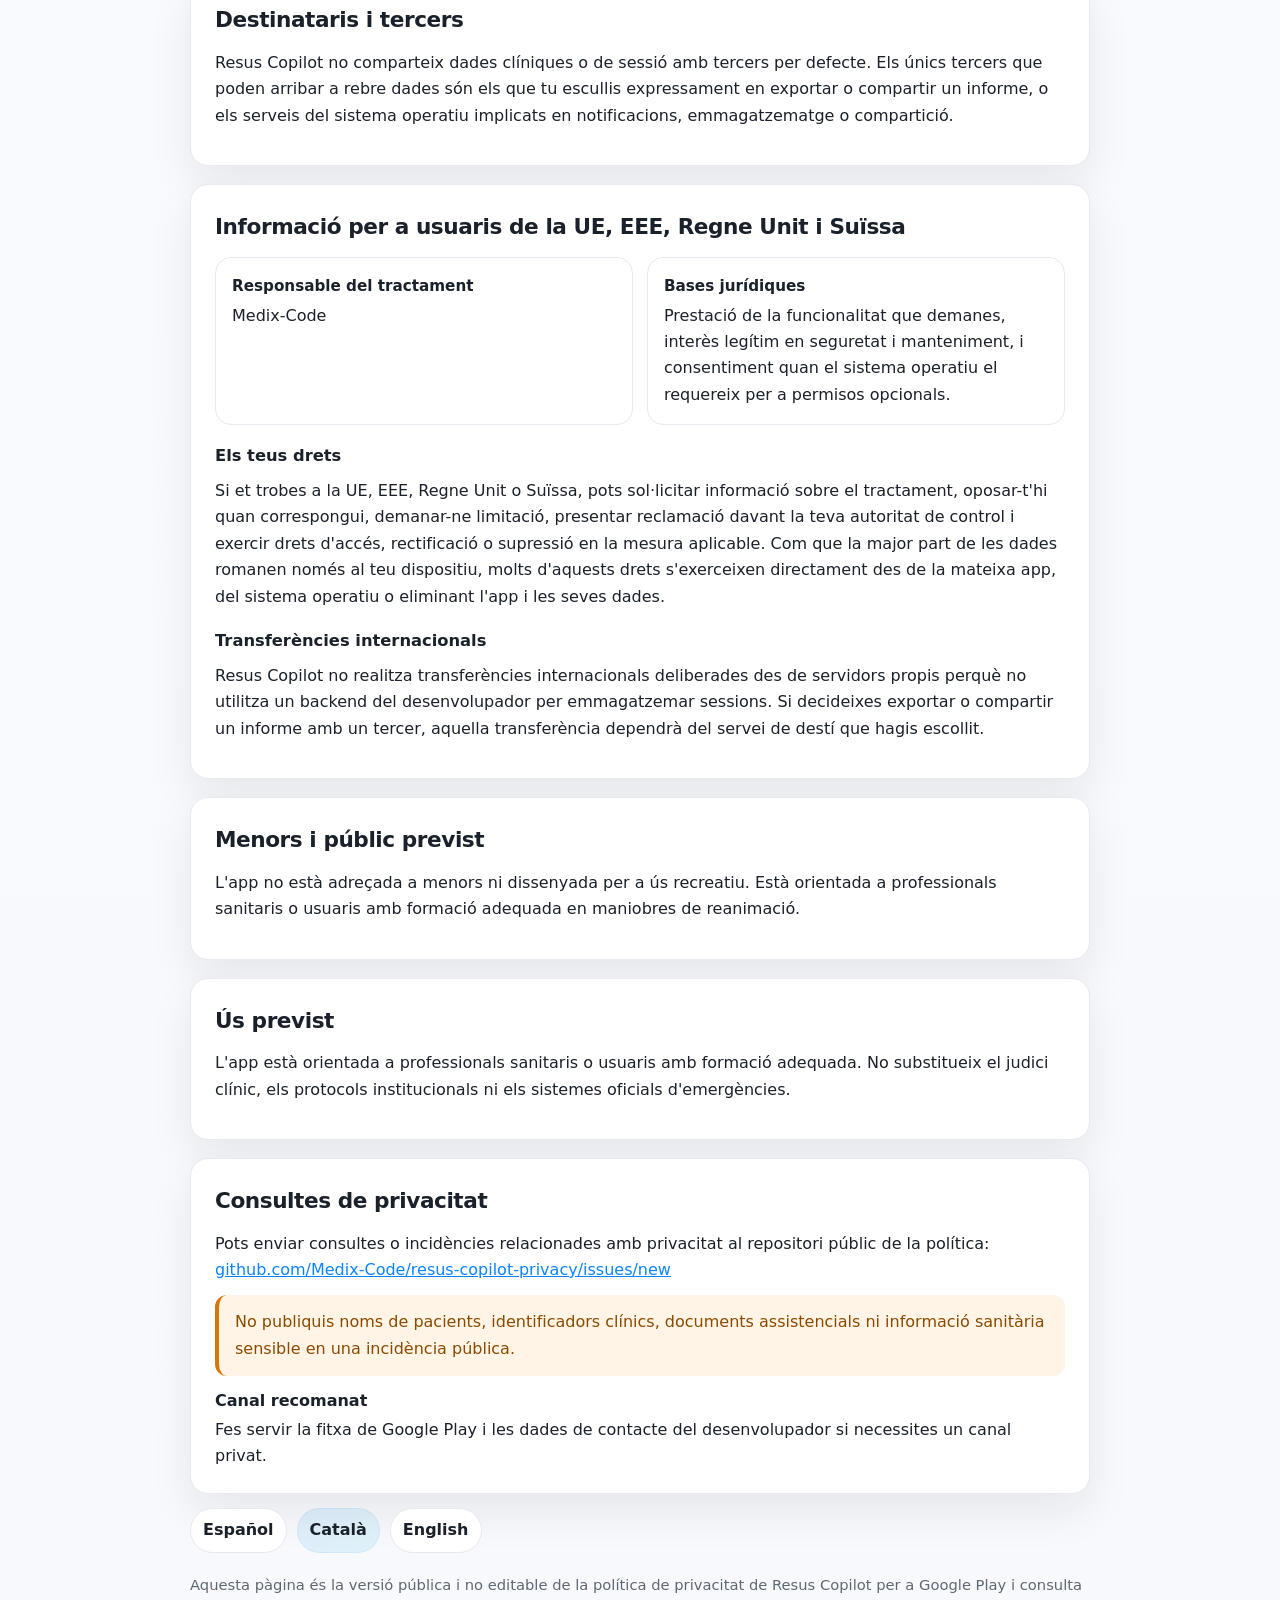
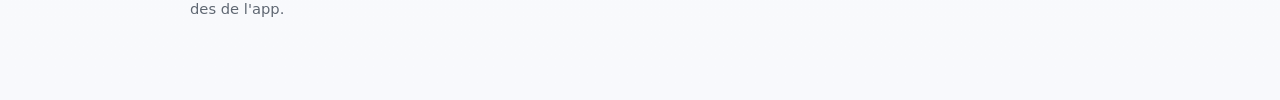
==== commit 8ab79b0e: "Move language switcher to hero header" ====
--- a/privacy/ca/index.html
+++ b/privacy/ca/index.html
@@ -14,7 +14,14 @@
   <body>
     <main class="shell">
       <section class="hero">
-        <span class="eyebrow">Resus Copilot · Política de privacitat</span>
+        <div class="hero-top">
+          <span class="eyebrow">Resus Copilot · Política de privacitat</span>
+          <nav class="lang-nav lang-nav--hero" aria-label="Idiomes disponibles">
+            <a href="../" data-lang="es">ES</a>
+            <span>CA</span>
+            <a href="../en/" data-lang="en">EN</a>
+          </nav>
+        </div>
         <h1>Com tracta Resus Copilot les dades de l'app</h1>
         <p>
           Aquesta política s'aplica a l'aplicació mòbil
@@ -41,11 +48,6 @@
             <span>Medix-Code</span>
           </div>
         </div>
-        <nav class="lang-nav" aria-label="Idiomes disponibles">
-          <a href="../" data-lang="es">ES</a>
-          <span>CA</span>
-          <a href="../en/" data-lang="en">EN</a>
-        </nav>
         <p class="lang-note">
           Si obres la URL base <code>/privacy/</code>, l'idioma s'intenta
           seleccionar automàticament segons el navegador. El pots canviar
--- a/assets/policy.css
+++ b/assets/policy.css
@@ -62,6 +62,13 @@
   padding: 28px;
 }
 
+.hero-top {
+  display: flex;
+  align-items: flex-start;
+  justify-content: space-between;
+  gap: 16px;
+}
+
 .eyebrow {
   display: inline-flex;
   align-items: center;
@@ -120,6 +127,12 @@
   margin: 18px 0 0;
 }
 
+.lang-nav--hero {
+  margin: 0;
+  flex-shrink: 0;
+  justify-content: flex-end;
+}
+
 .lang-nav a,
 .lang-nav span {
   display: inline-flex;
@@ -133,6 +146,14 @@
   font-weight: 600;
   background: var(--surface);
   color: var(--text);
+}
+
+.lang-nav--hero a,
+.lang-nav--hero span {
+  min-width: 44px;
+  padding: 8px 10px;
+  font-size: 0.85rem;
+  backdrop-filter: blur(10px);
 }
 
 .lang-nav span {
@@ -287,6 +308,15 @@
     padding: 16px 14px 40px;
   }
 
+  .hero-top {
+    flex-direction: column;
+    align-items: stretch;
+  }
+
+  .lang-nav--hero {
+    justify-content: flex-start;
+  }
+
   .hero,
   .card {
     padding: 18px;
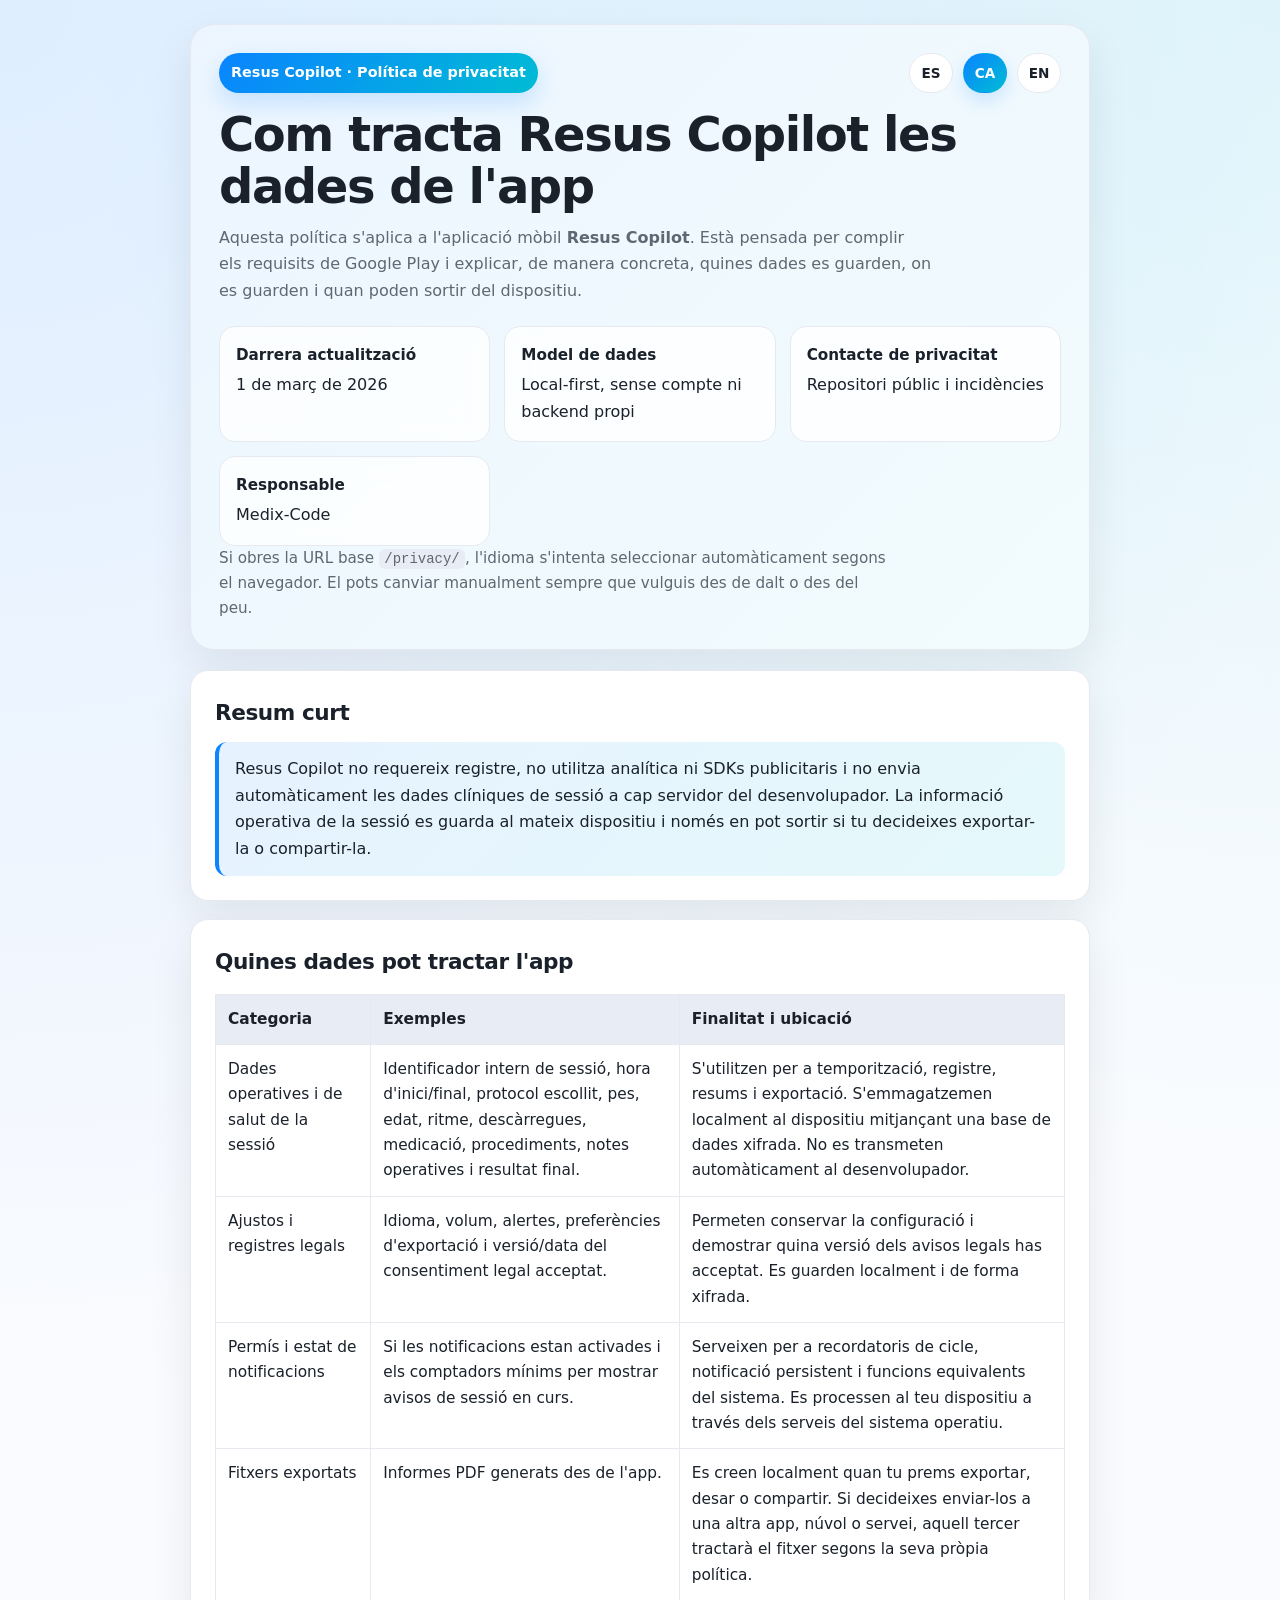
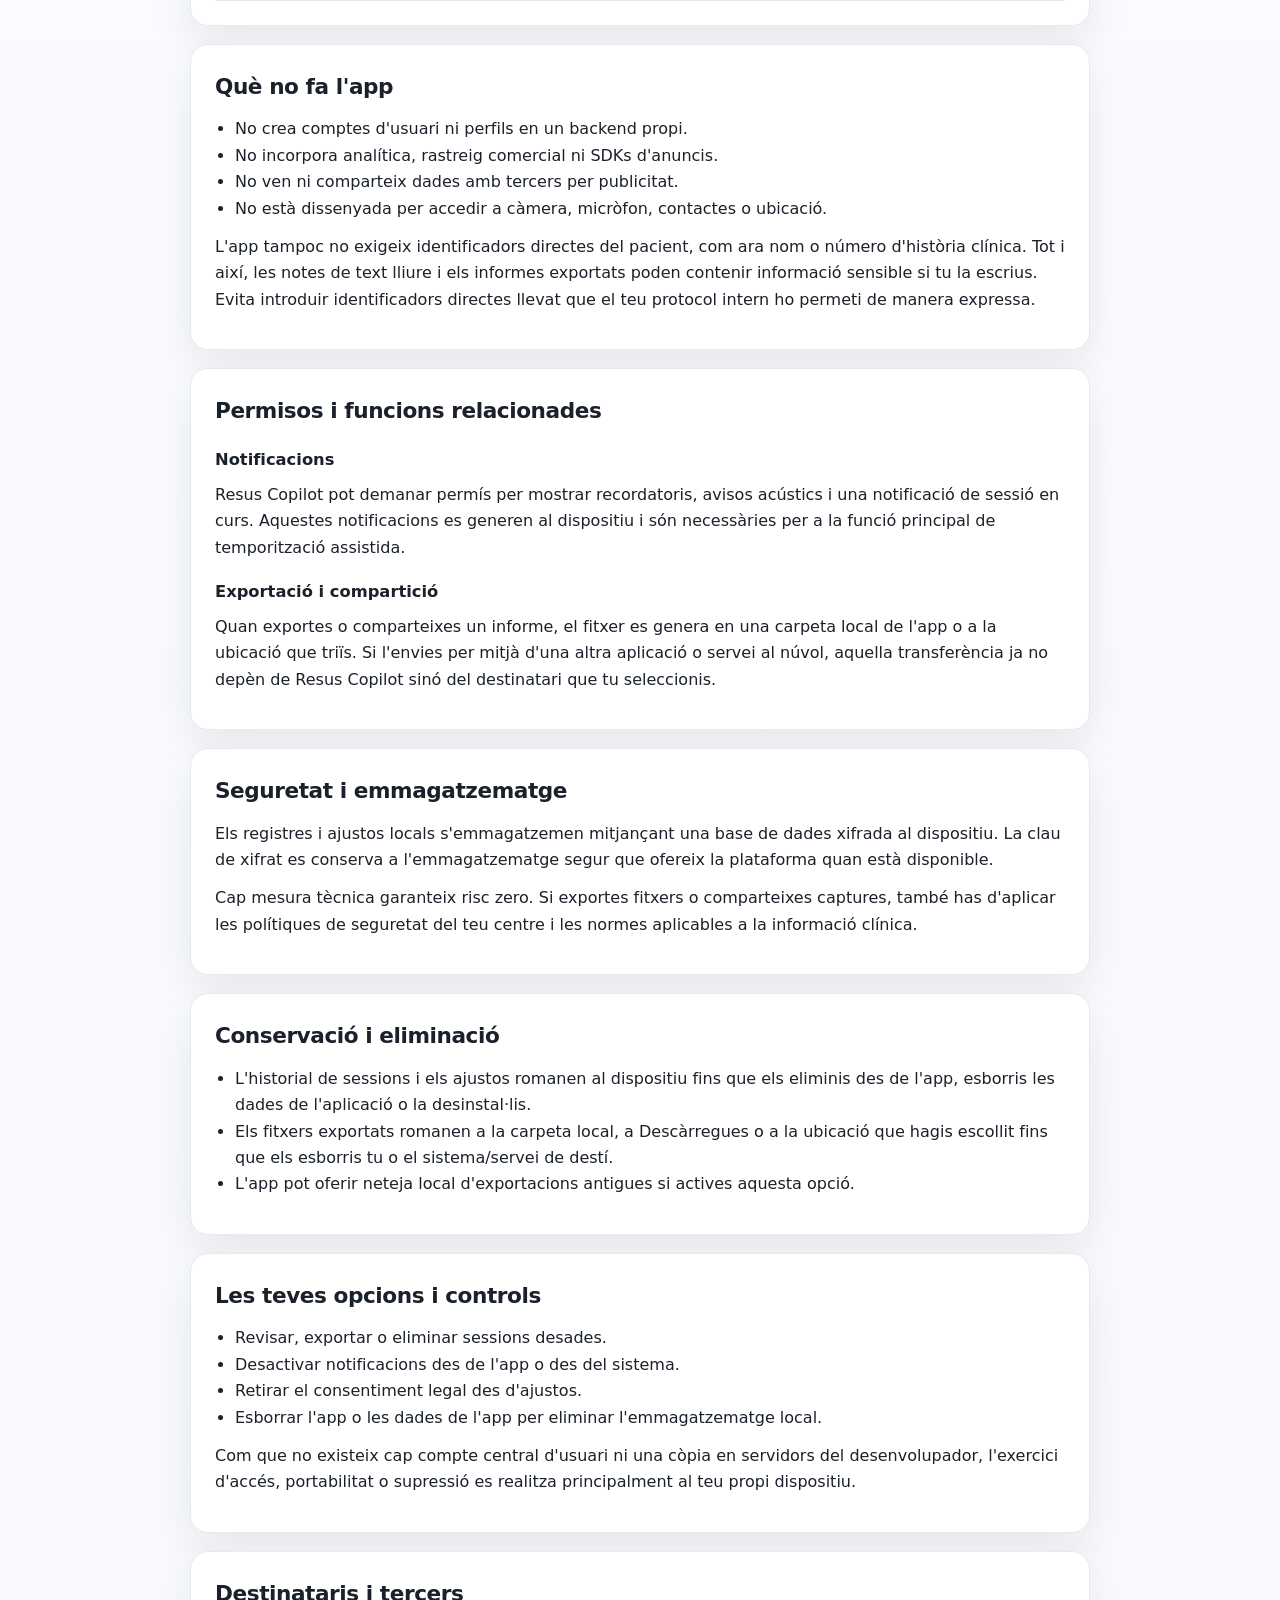
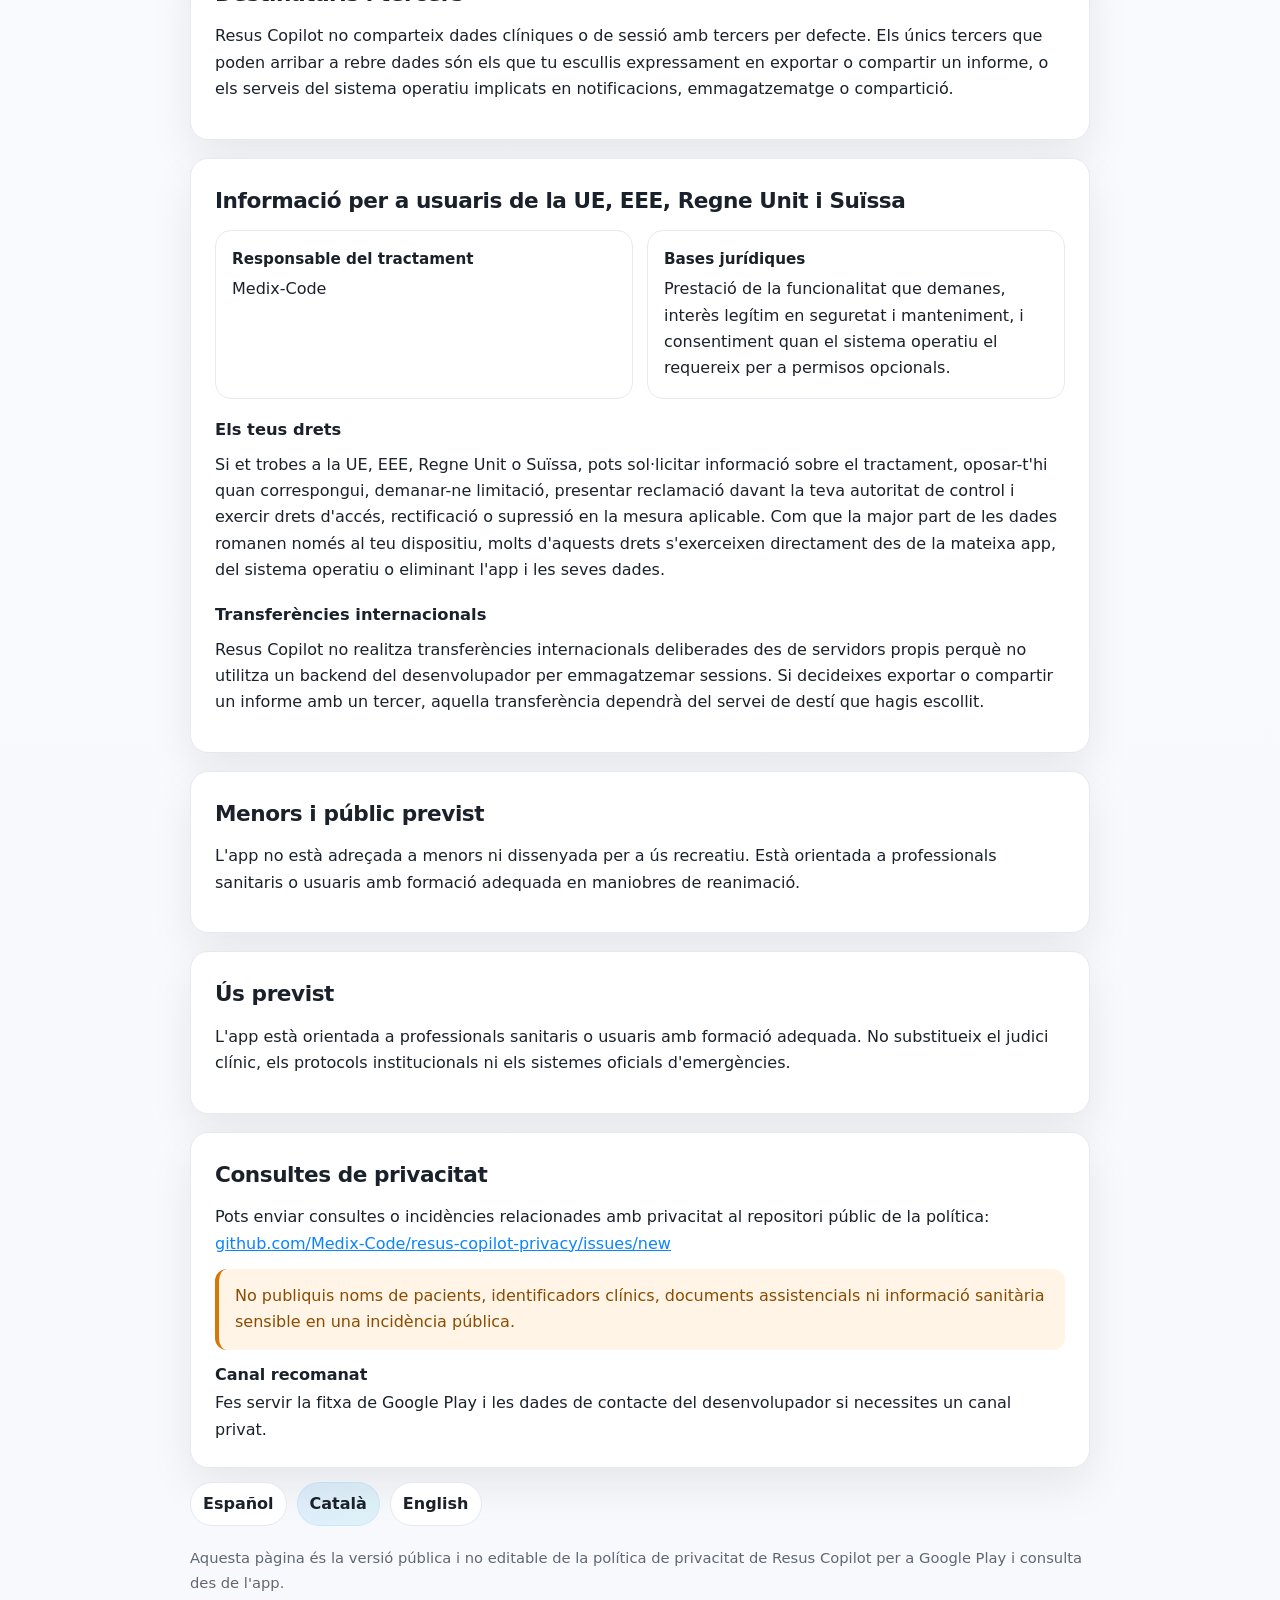
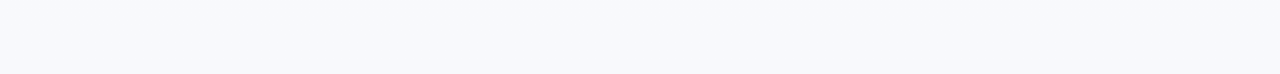
==== commit d32d62ab: "Remove package ID from privacy policy copy" ====
--- a/privacy/ca/index.html
+++ b/privacy/ca/index.html
@@ -25,10 +25,9 @@
         <h1>Com tracta Resus Copilot les dades de l'app</h1>
         <p>
           Aquesta política s'aplica a l'aplicació mòbil
-          <strong>Resus Copilot</strong> (paquet
-          <code>com.medixcode.resuscopilot</code>). Està pensada per complir
-          els requisits de Google Play i explicar, de manera concreta, quines
-          dades es guarden, on es guarden i quan poden sortir del dispositiu.
+          <strong>Resus Copilot</strong>. Està pensada per complir els
+          requisits de Google Play i explicar, de manera concreta, quines dades
+          es guarden, on es guarden i quan poden sortir del dispositiu.
         </p>
         <div class="hero-grid">
           <div class="hero-card">
@@ -118,7 +117,7 @@
               </tr>
               <tr>
                 <td>Fitxers exportats</td>
-                <td>Informes PDF o TXT generats des de l'app.</td>
+                <td>Informes PDF generats des de l'app.</td>
                 <td>
                   Es creen localment quan tu prems exportar, desar o compartir.
                   Si decideixes enviar-los a una altra app, núvol o servei,
--- a/assets/policy.css
+++ b/assets/policy.css
@@ -128,7 +128,7 @@
 }
 
 .lang-nav--hero {
-  margin: 0;
+  margin: 0 0 0 auto;
   flex-shrink: 0;
   justify-content: flex-end;
 }
@@ -309,12 +309,27 @@
   }
 
   .hero-top {
-    flex-direction: column;
-    align-items: stretch;
+    align-items: flex-start;
+    gap: 12px;
   }
 
   .lang-nav--hero {
-    justify-content: flex-start;
+    justify-content: flex-end;
+    gap: 8px;
+  }
+
+  .lang-nav--hero a,
+  .lang-nav--hero span {
+    min-width: 38px;
+    padding: 7px 8px;
+    font-size: 0.78rem;
+  }
+
+  .eyebrow {
+    max-width: calc(100% - 142px);
+    padding: 7px 10px;
+    font-size: 0.78rem;
+    line-height: 1.15;
   }
 
   .hero,
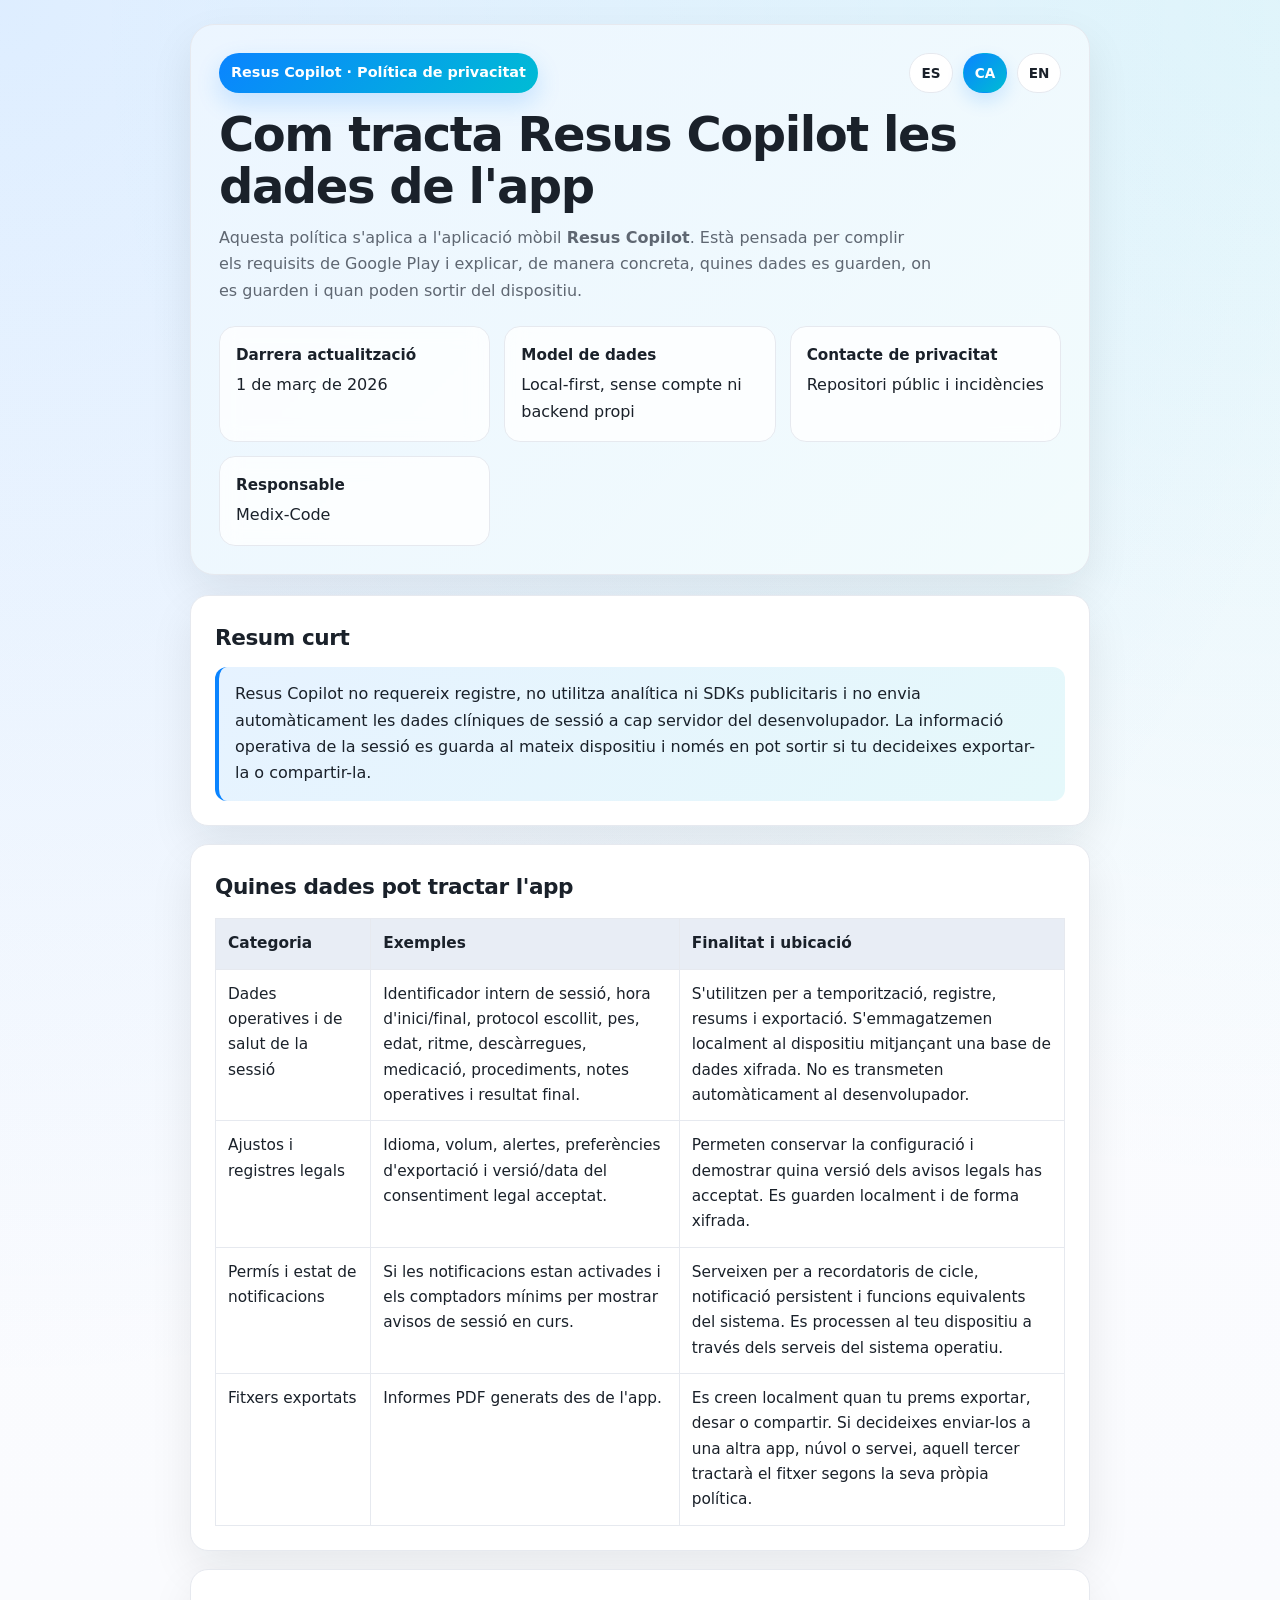
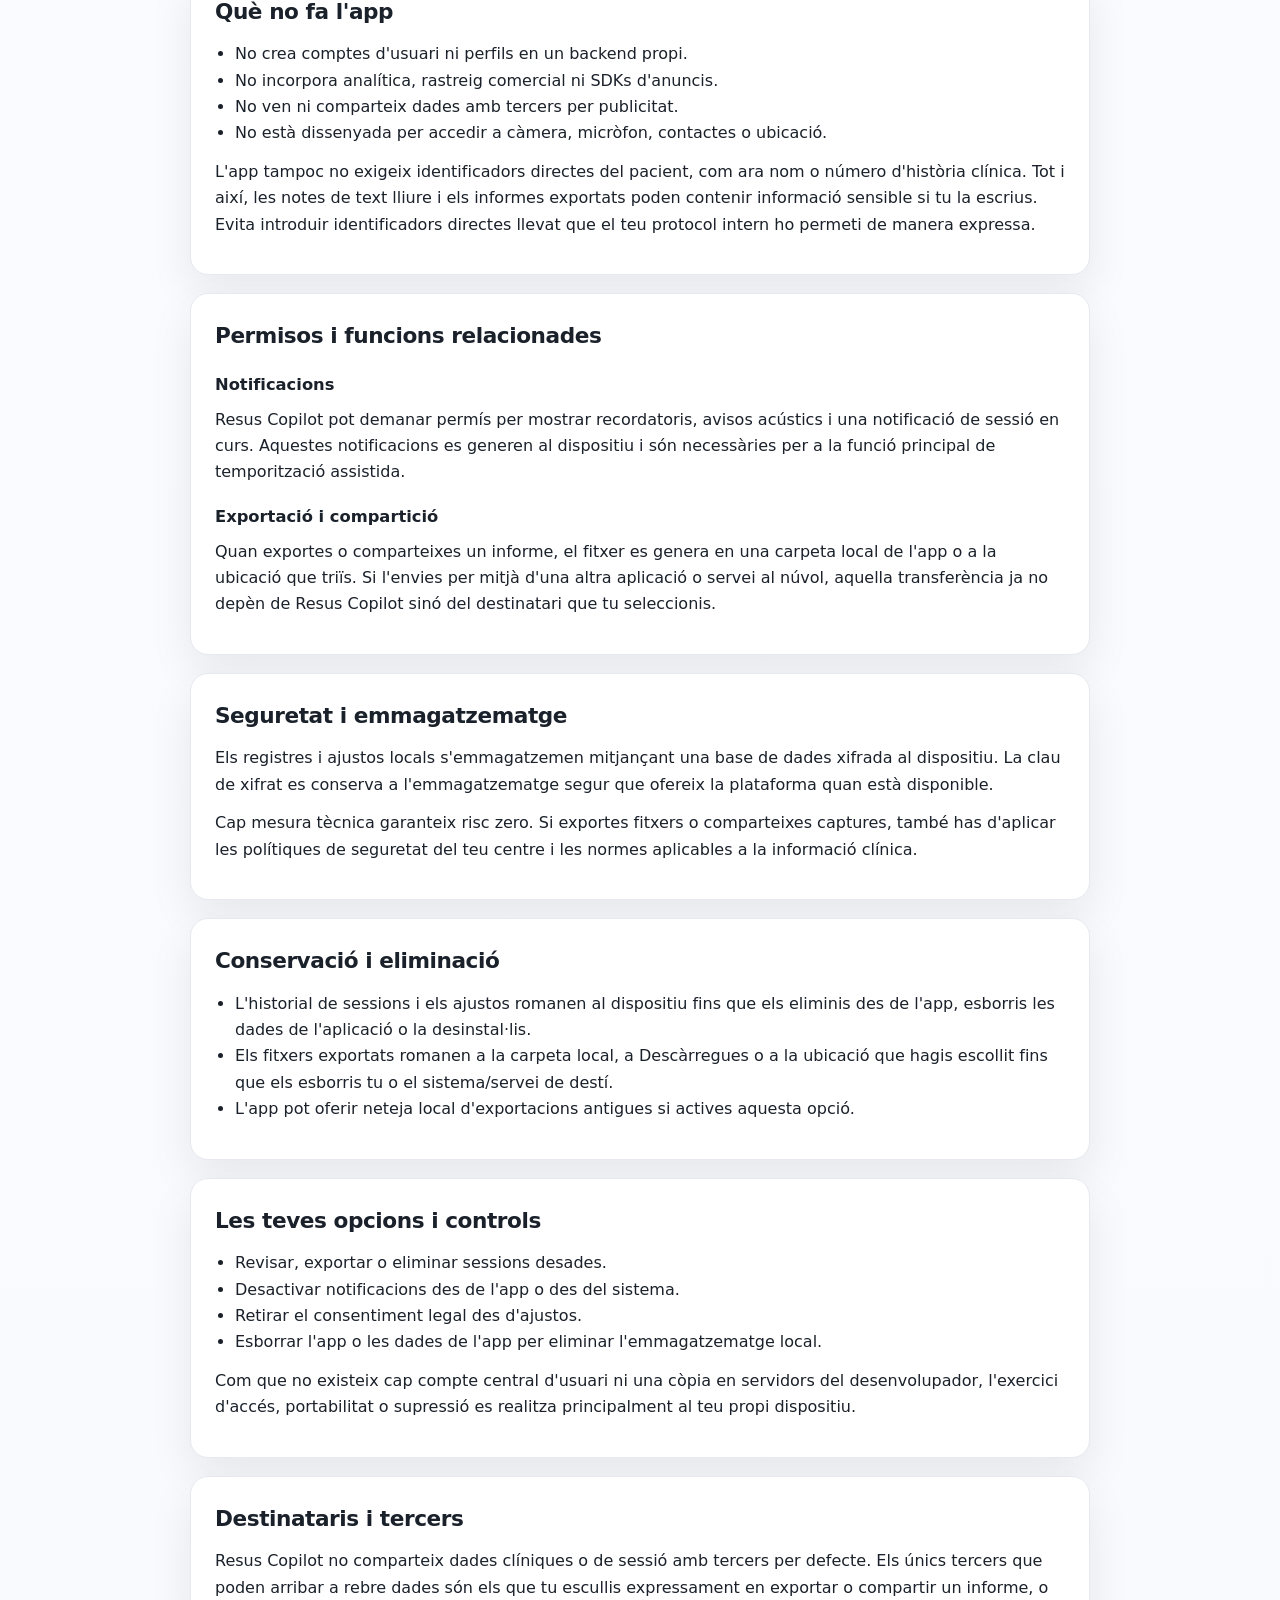
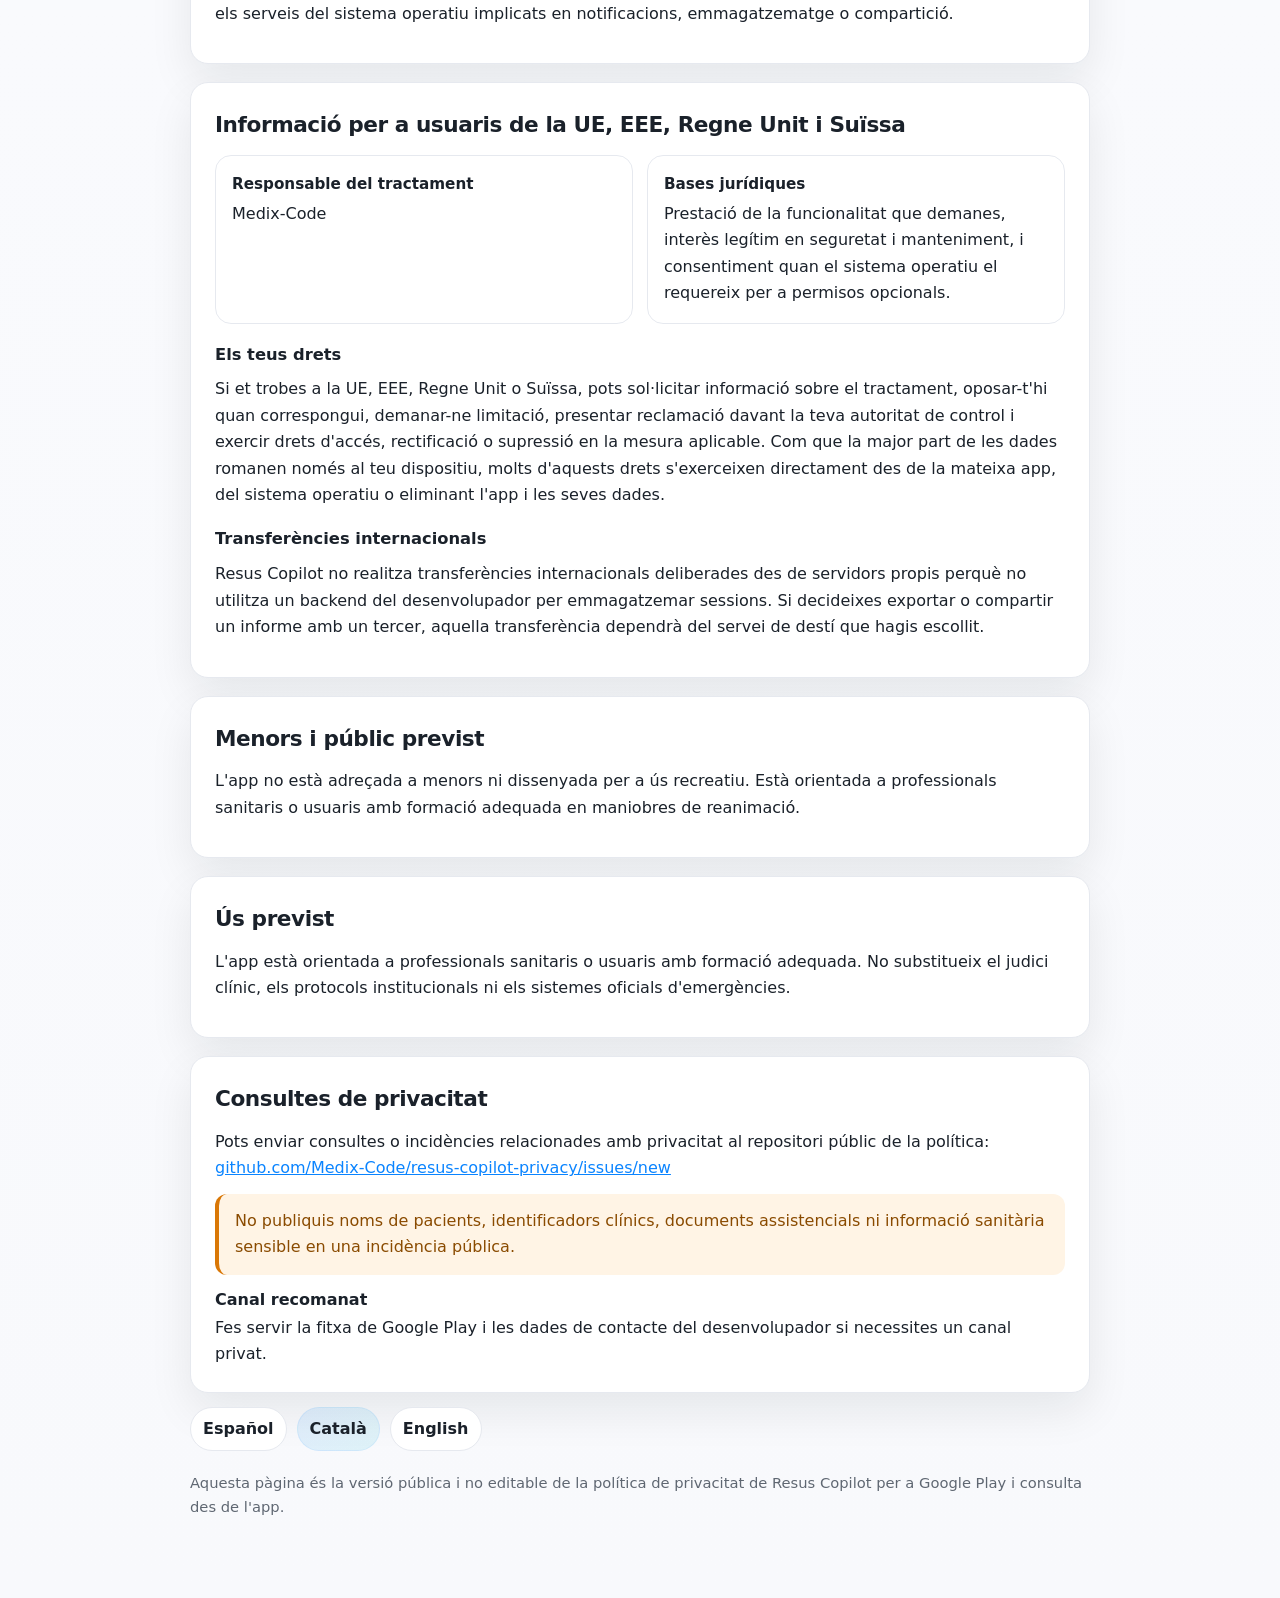
==== commit b91c8255: "Remove privacy page language note" ====
--- a/privacy/ca/index.html
+++ b/privacy/ca/index.html
@@ -47,11 +47,6 @@
             <span>Medix-Code</span>
           </div>
         </div>
-        <p class="lang-note">
-          Si obres la URL base <code>/privacy/</code>, l'idioma s'intenta
-          seleccionar automàticament segons el navegador. El pots canviar
-          manualment sempre que vulguis des de dalt o des del peu.
-        </p>
       </section>
 
       <div class="layout">
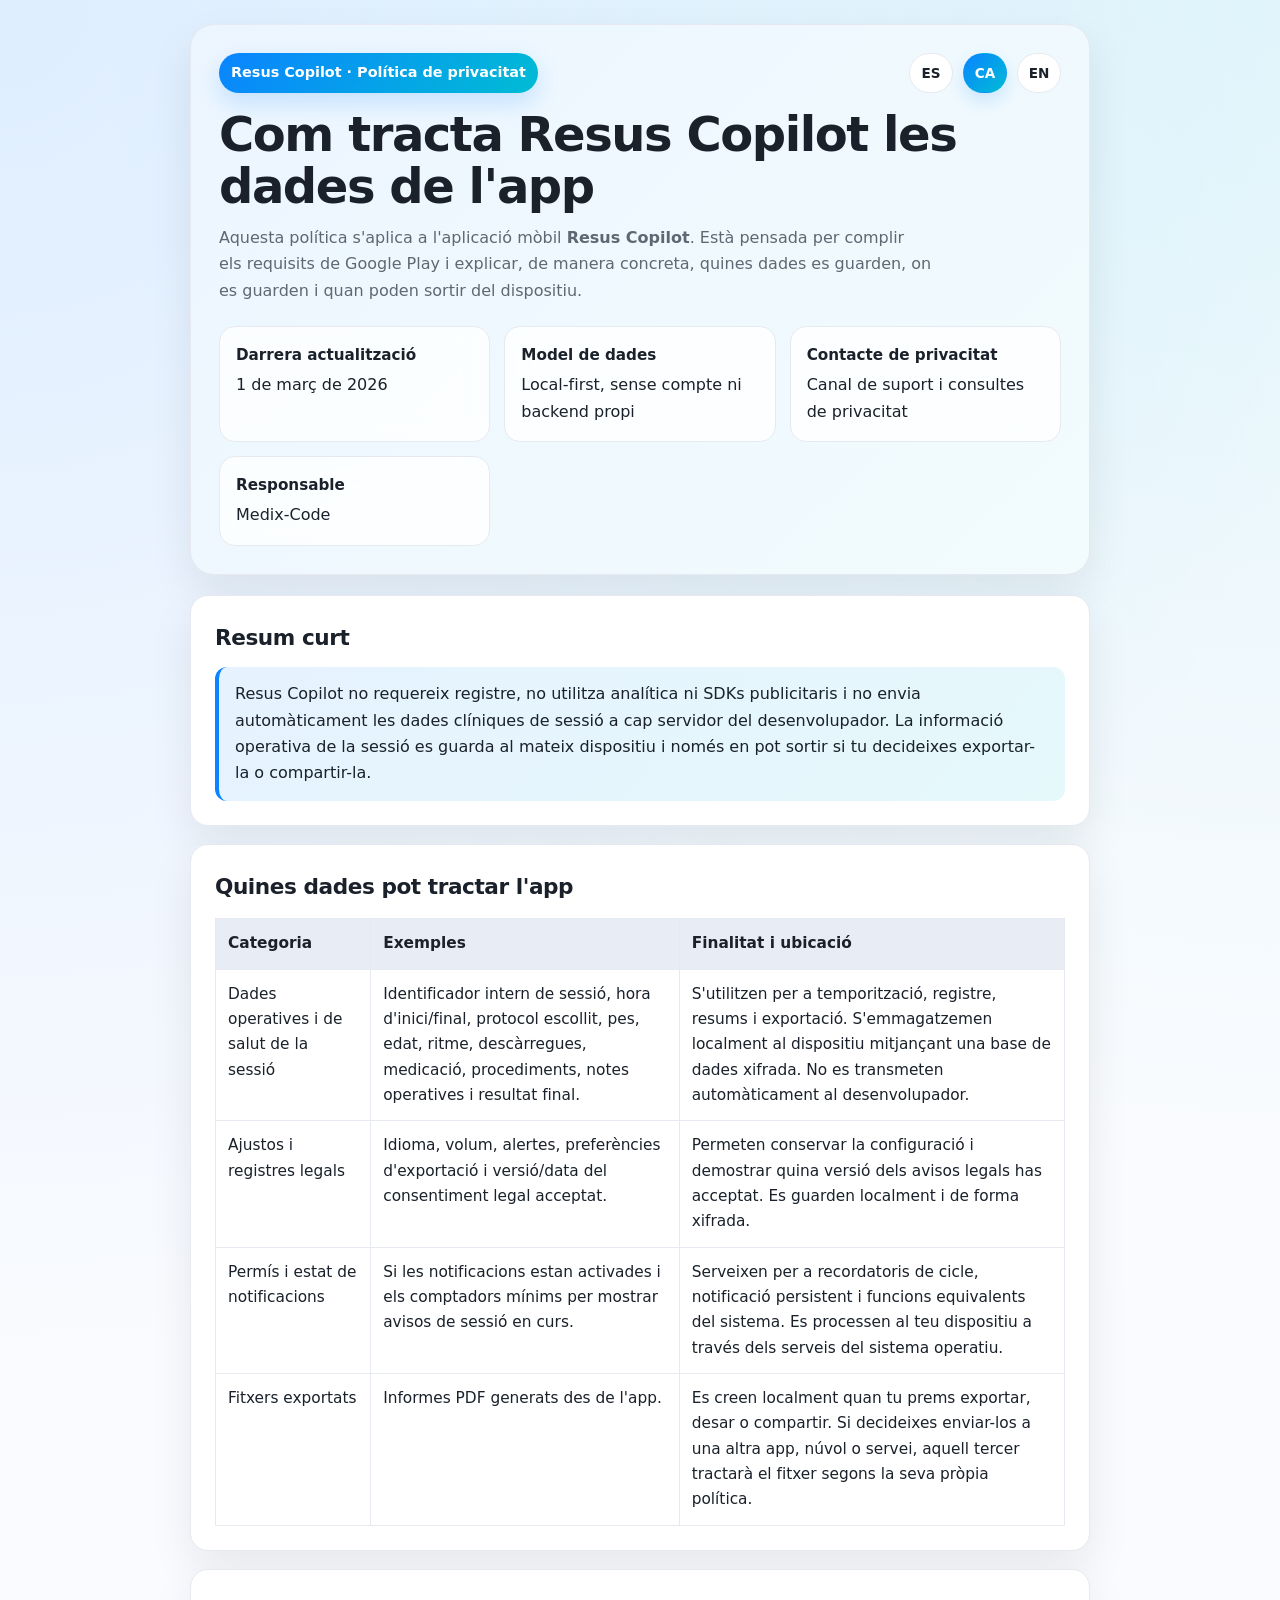
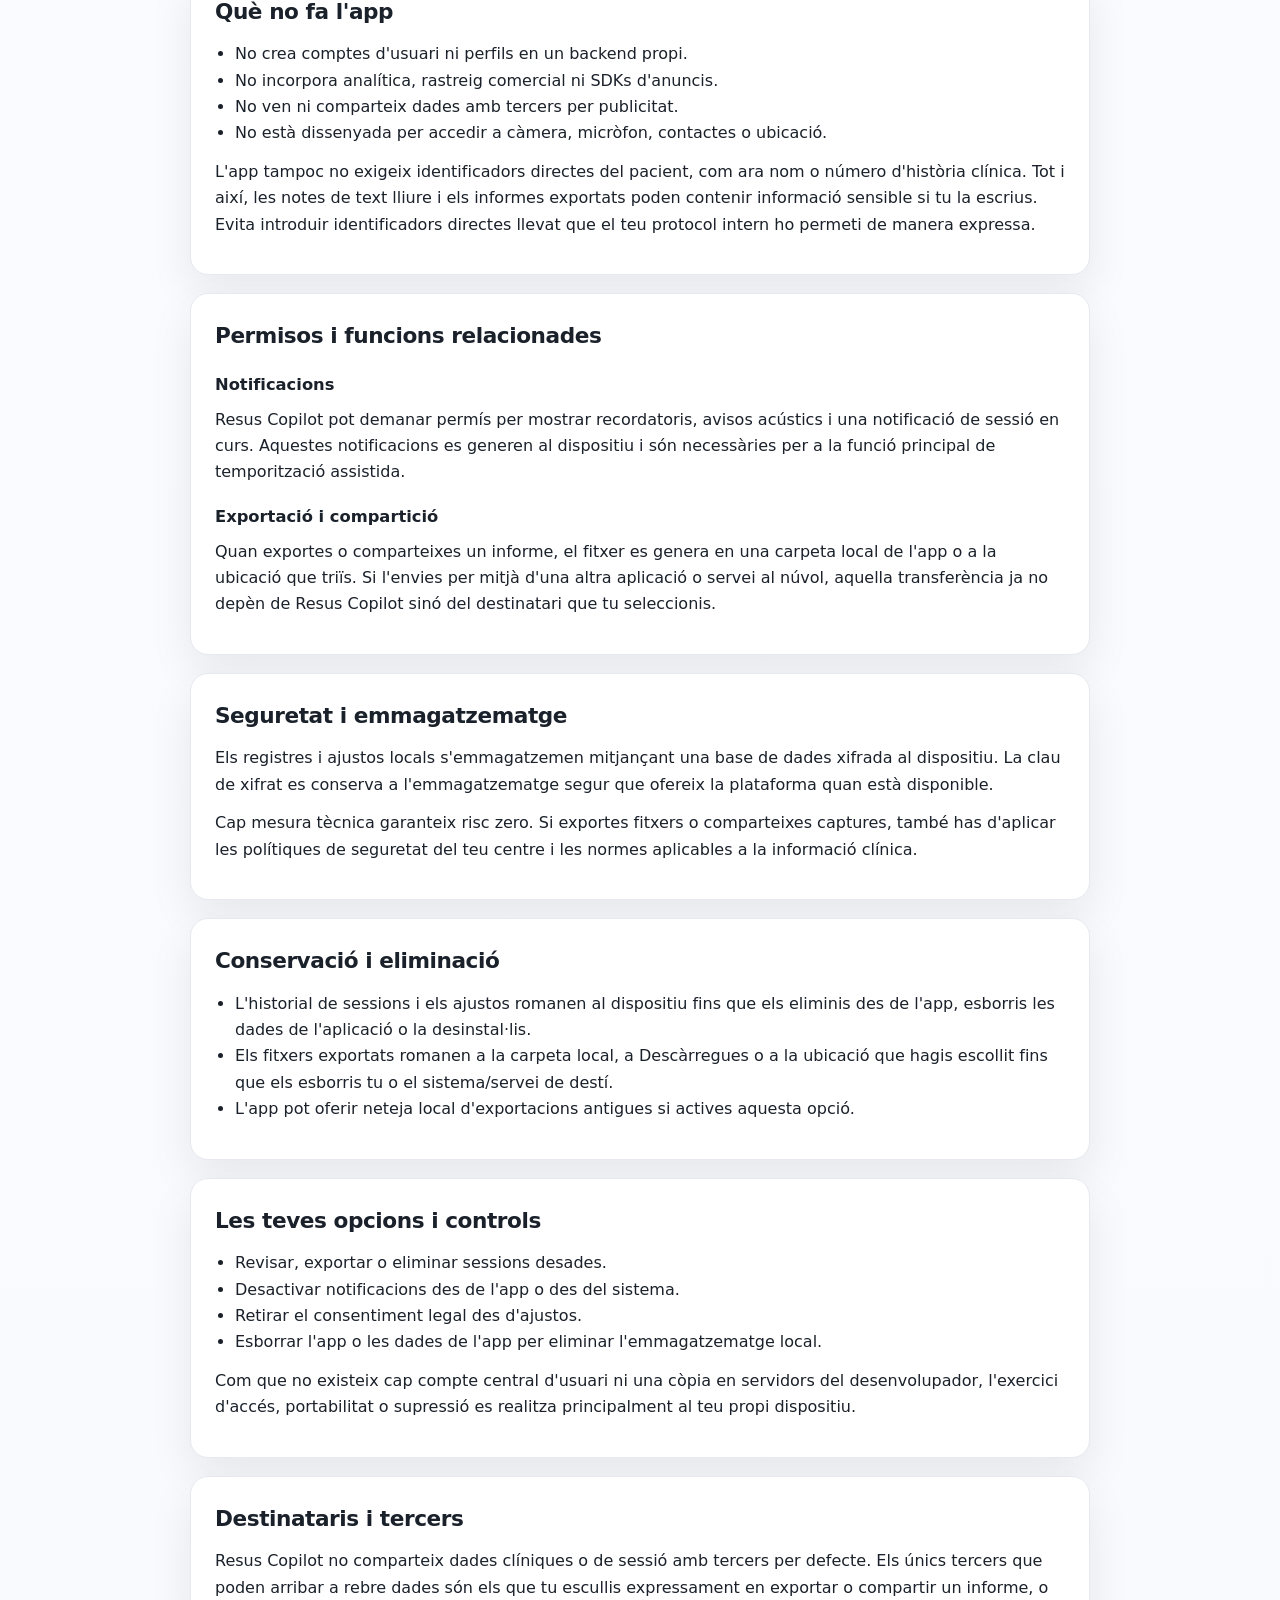
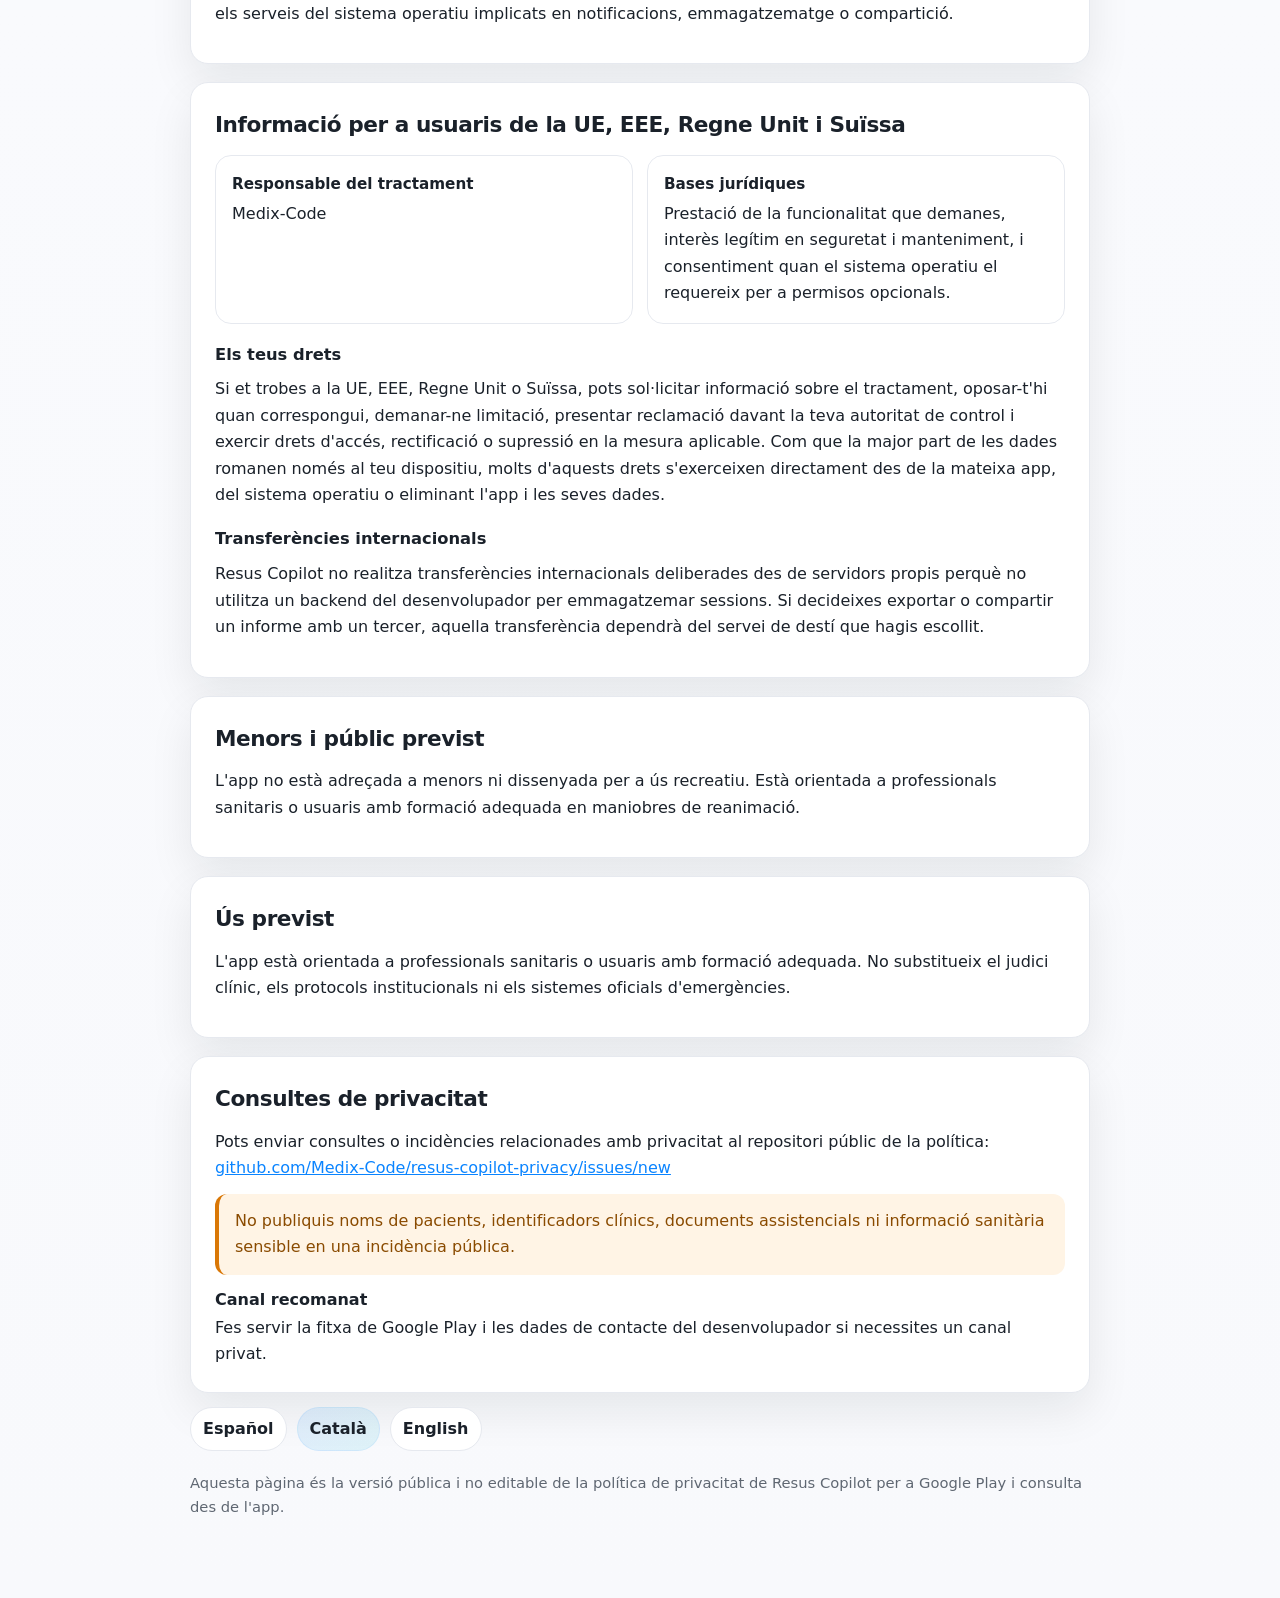
==== commit 8a4ff5a0: "Refine privacy contact copy" ====
--- a/privacy/ca/index.html
+++ b/privacy/ca/index.html
@@ -40,7 +40,7 @@
           </div>
           <div class="hero-card">
             <strong>Contacte de privacitat</strong>
-            <span>Repositori públic i incidències</span>
+            <span>Canal de suport i consultes de privacitat</span>
           </div>
           <div class="hero-card">
             <strong>Responsable</strong>
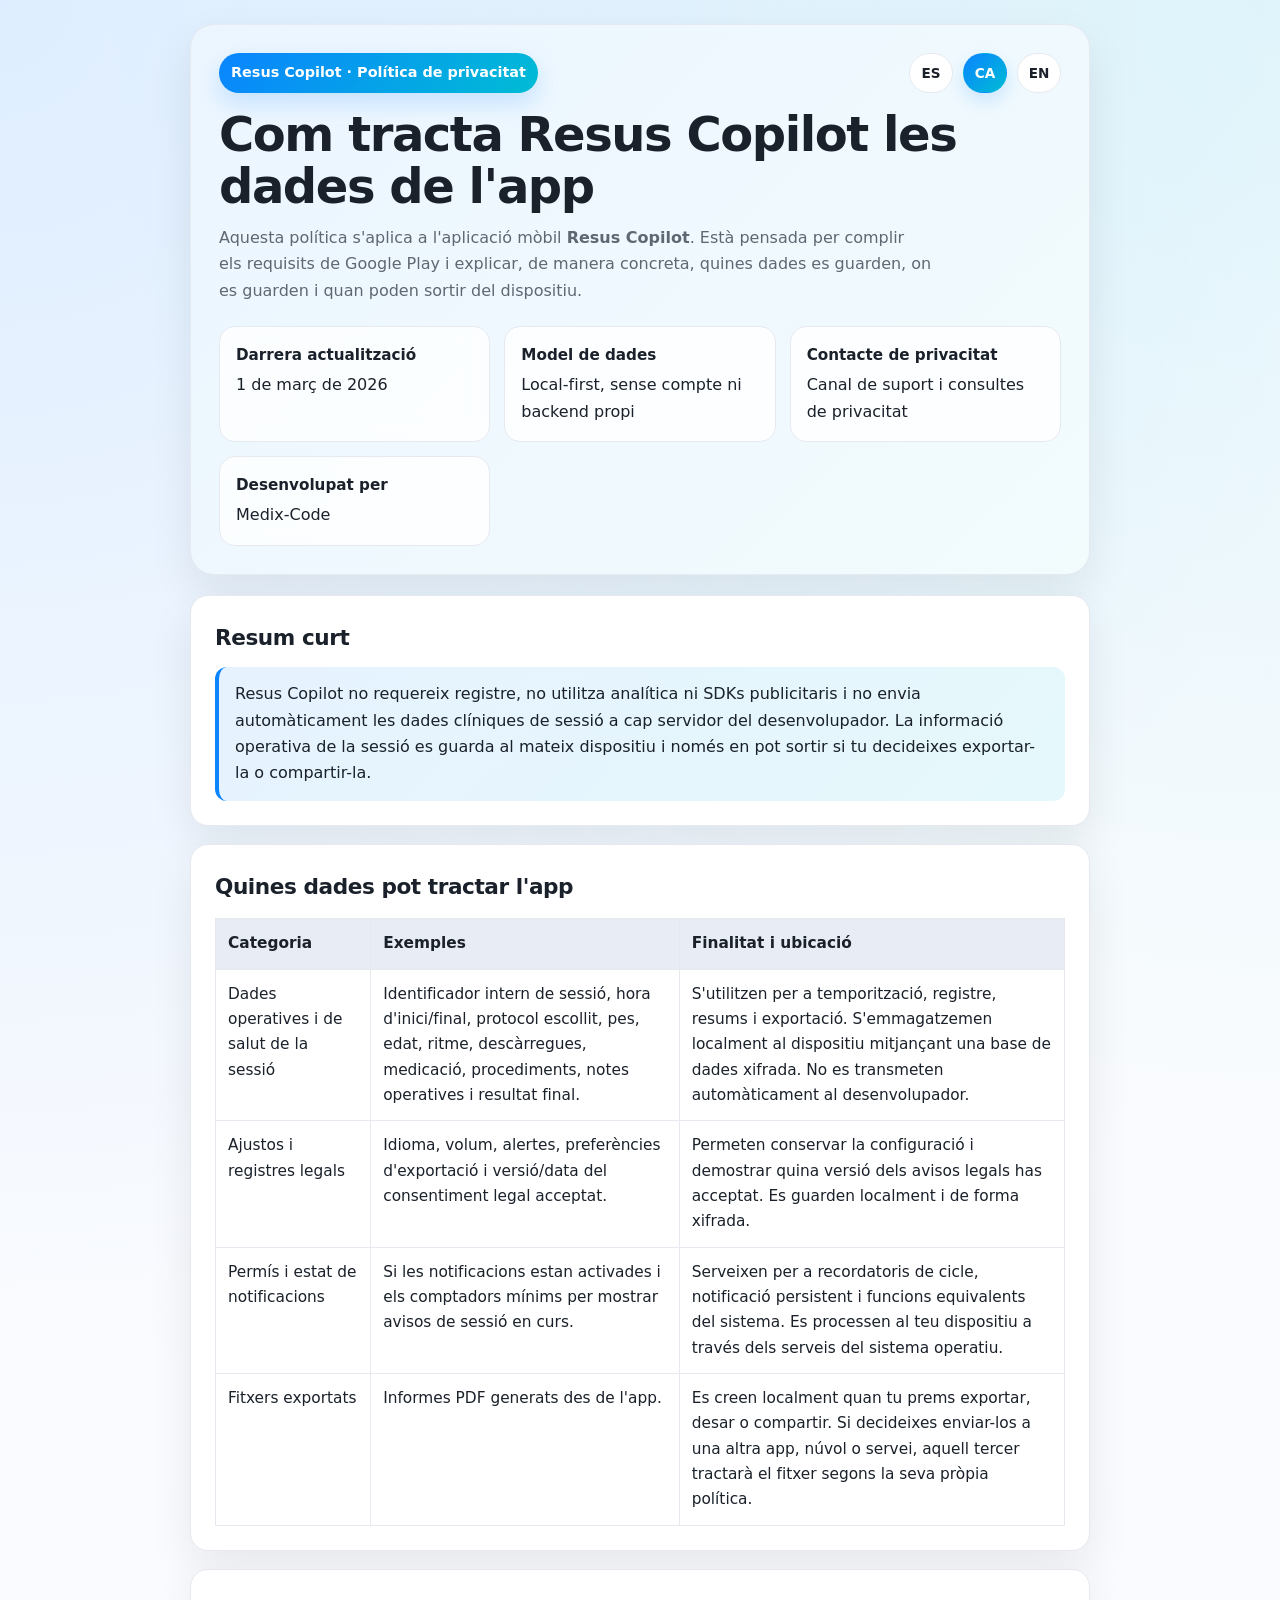
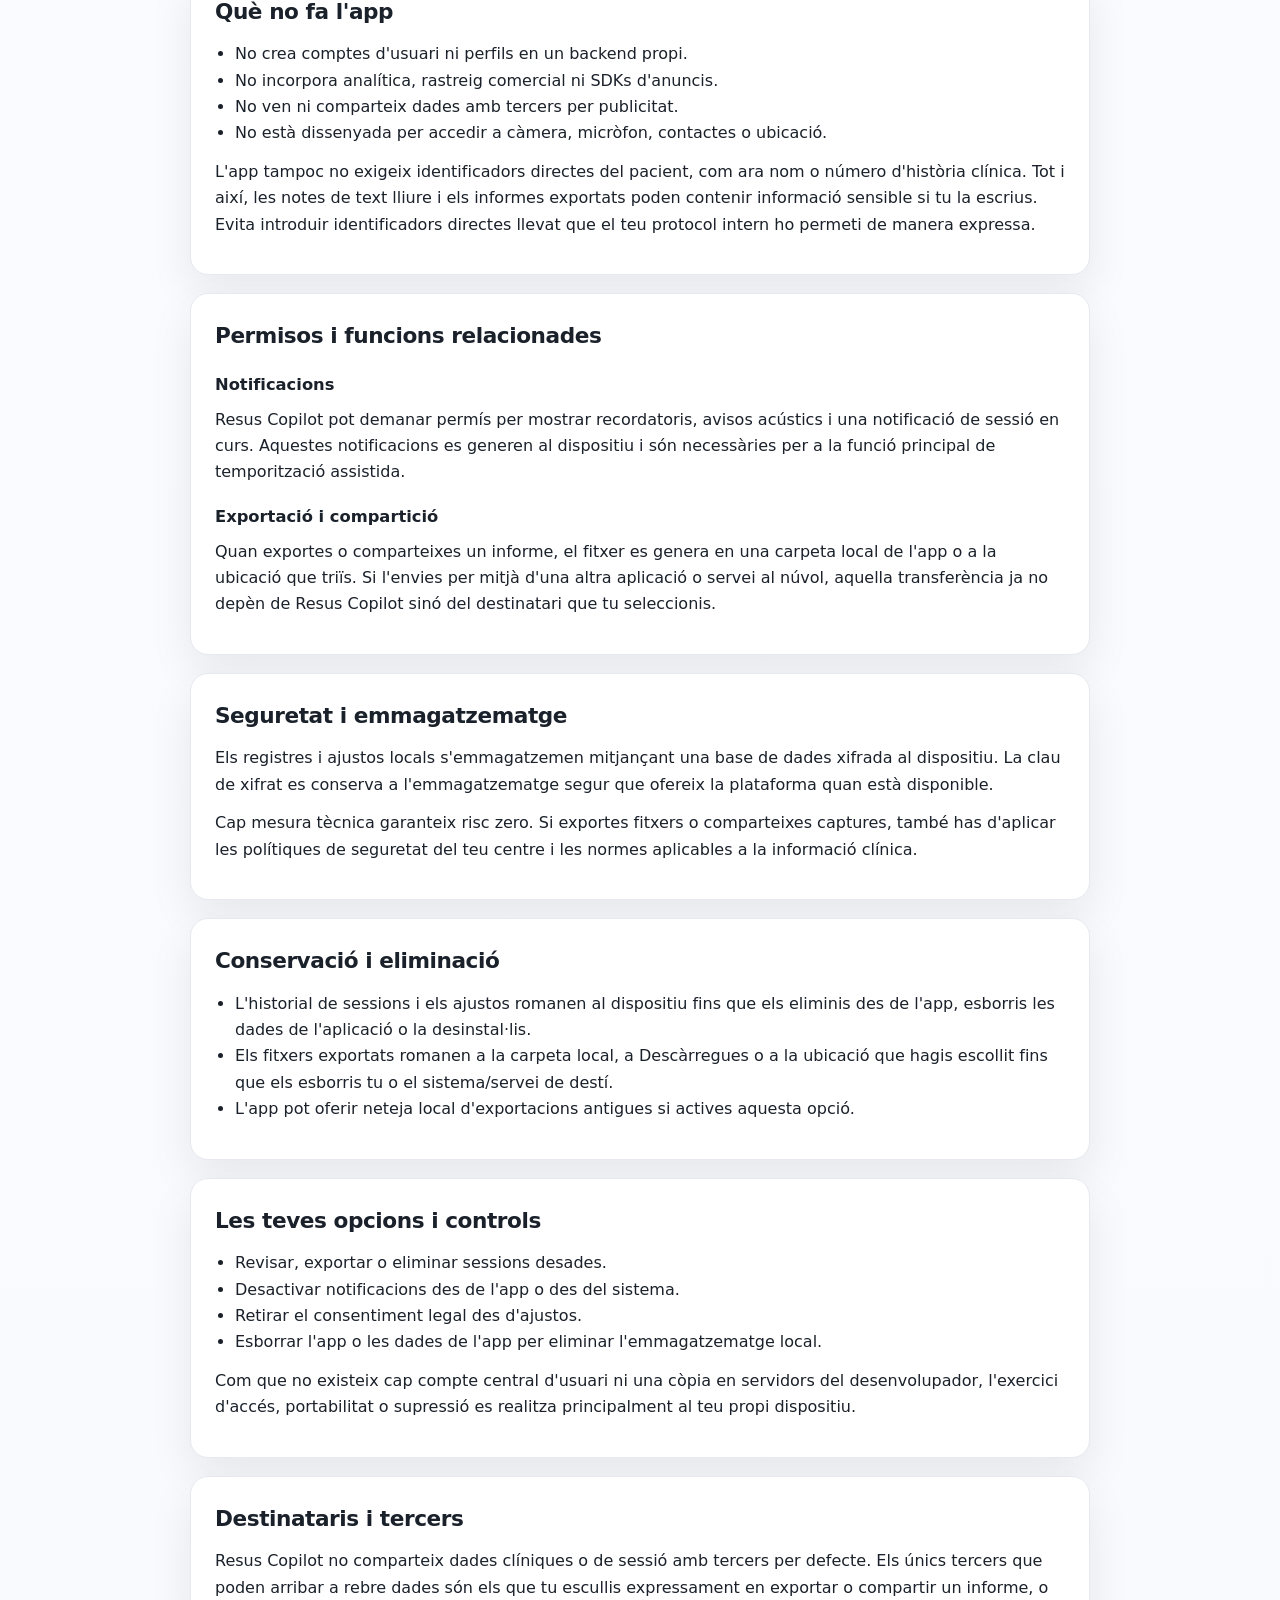
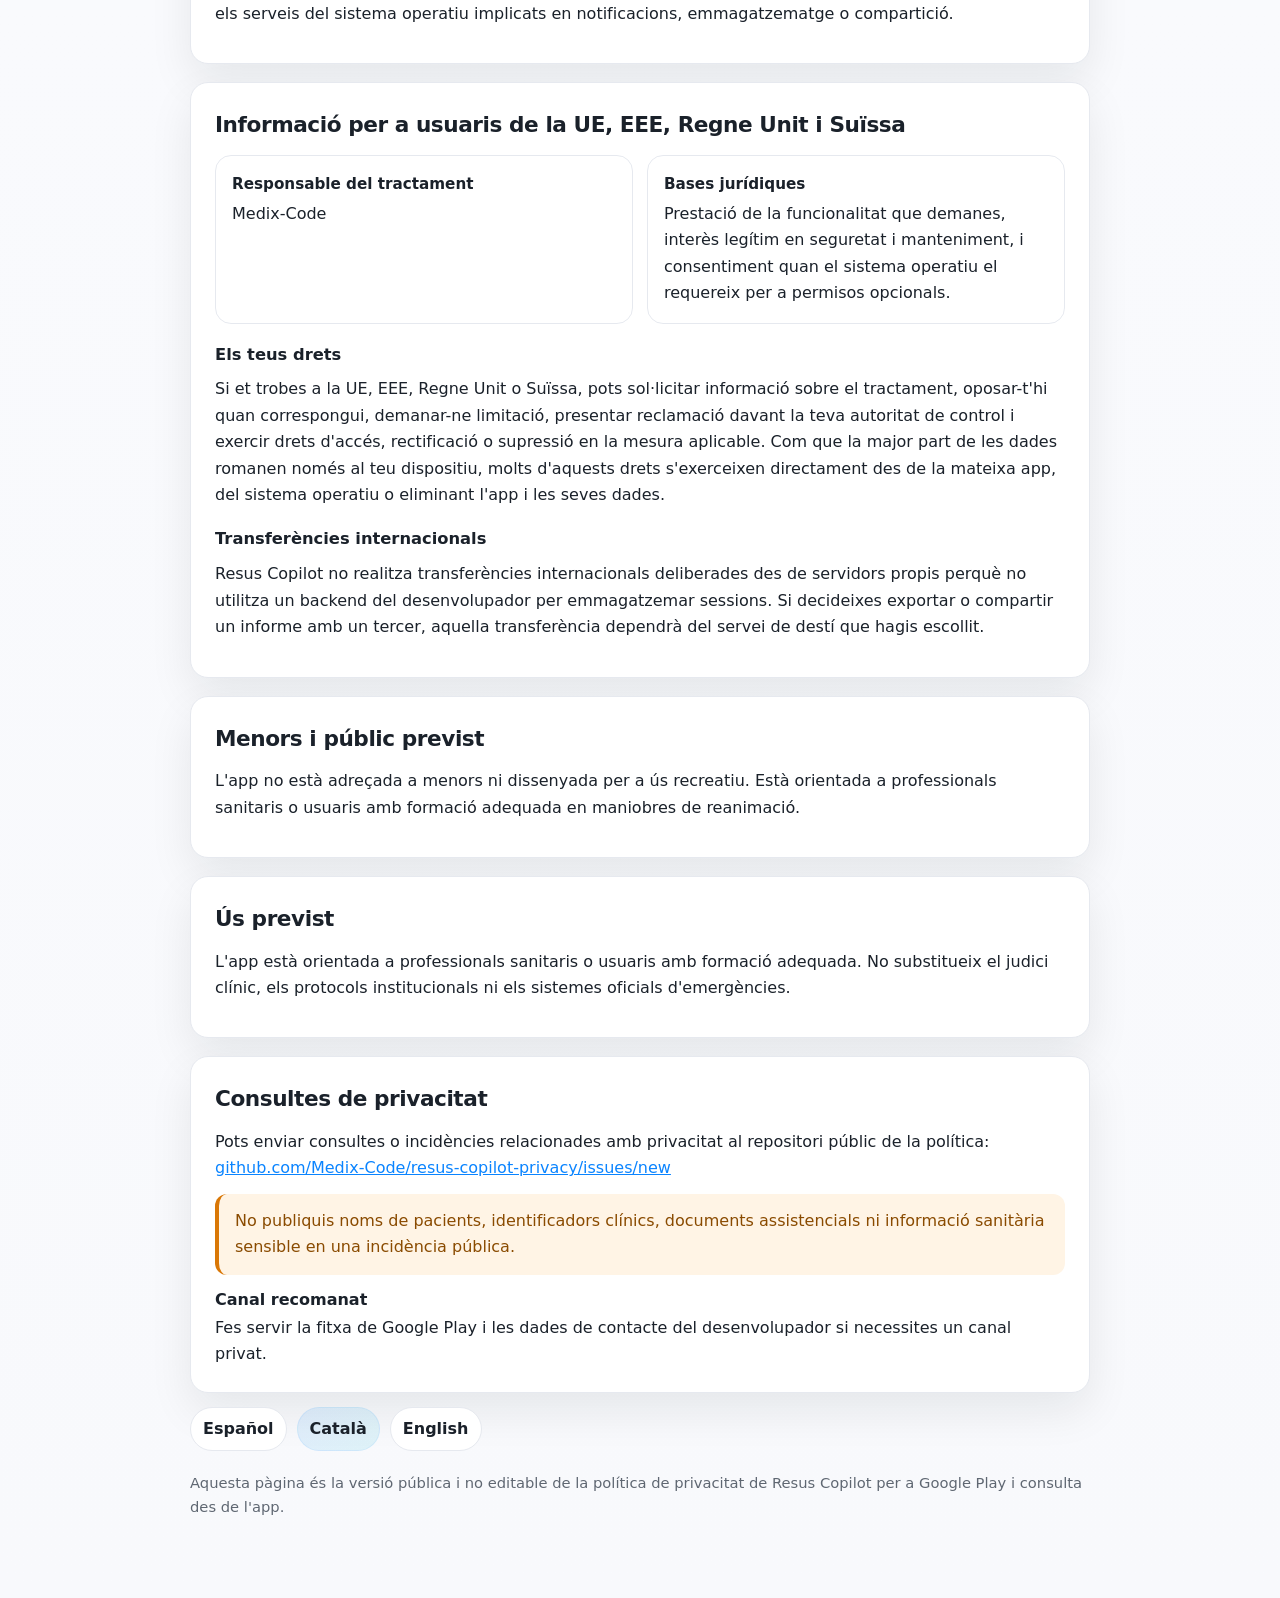
==== commit 63d9673c: "Refine privacy policy attribution label" ====
--- a/privacy/ca/index.html
+++ b/privacy/ca/index.html
@@ -43,7 +43,7 @@
             <span>Canal de suport i consultes de privacitat</span>
           </div>
           <div class="hero-card">
-            <strong>Responsable</strong>
+            <strong>Desenvolupat per</strong>
             <span>Medix-Code</span>
           </div>
         </div>
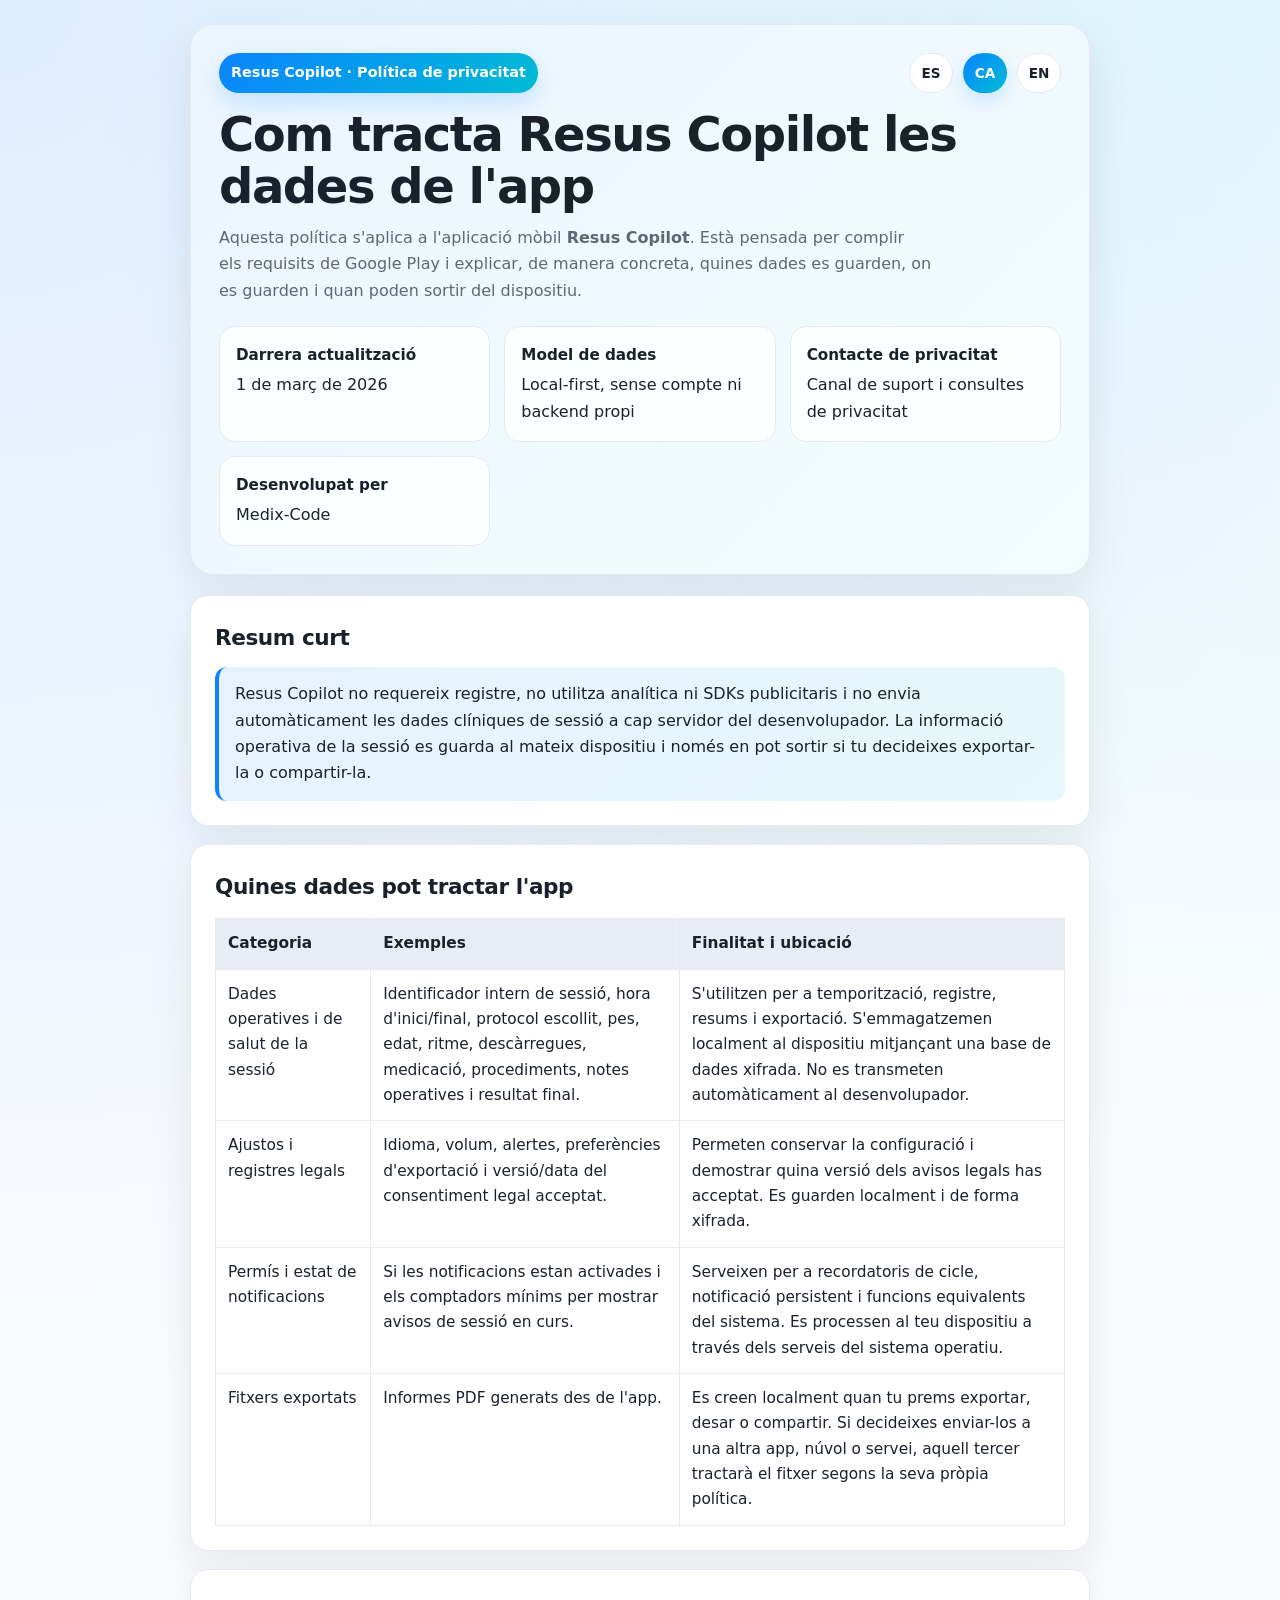
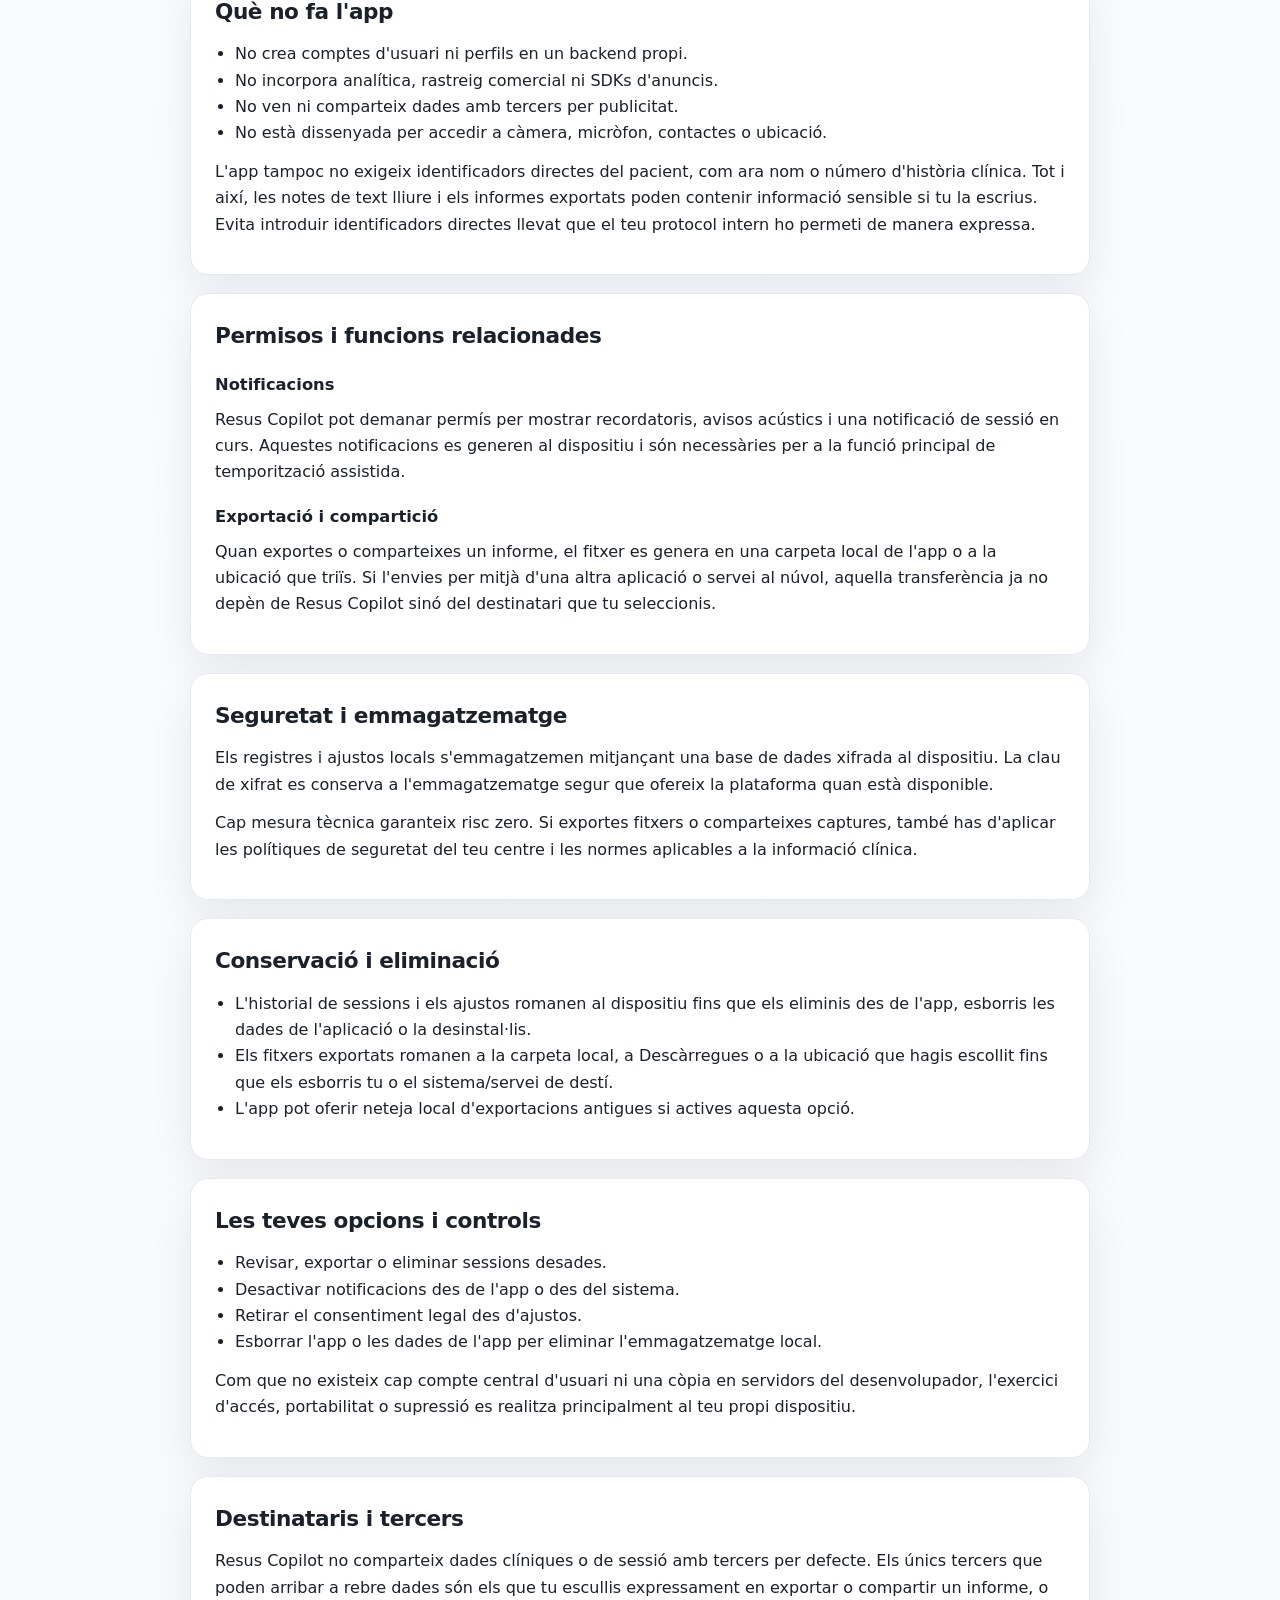
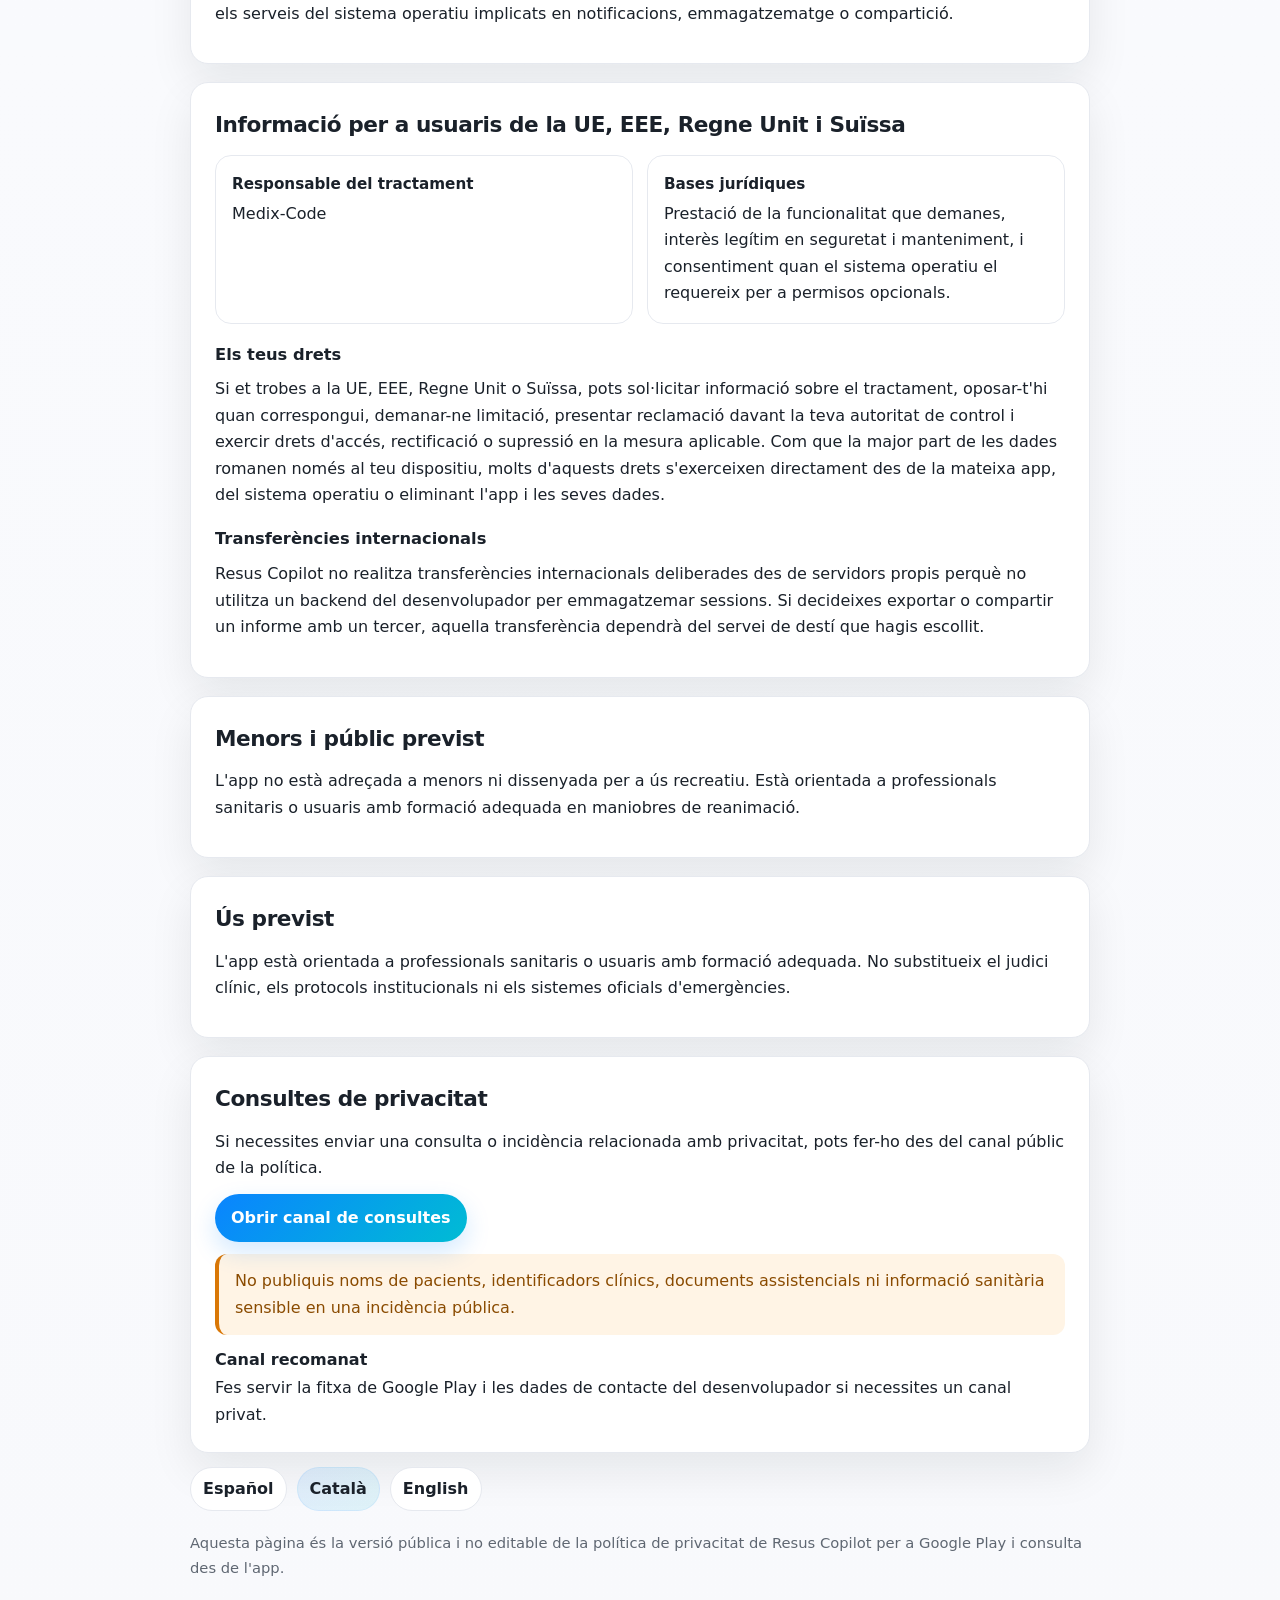
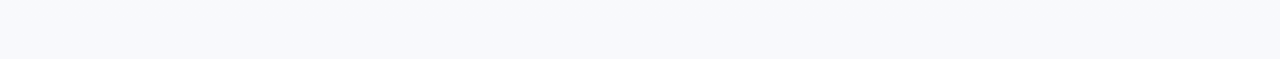
==== commit bd5a38cf: "Add inquiry button and reduce policy indexing" ====
--- a/privacy/ca/index.html
+++ b/privacy/ca/index.html
@@ -7,6 +7,14 @@
     <meta
       name="description"
       content="Política de privacitat pública de Resus Copilot per a Google Play i consulta dins de l'app."
+    />
+    <meta
+      name="robots"
+      content="noindex, nofollow, noarchive, nosnippet, max-image-preview:none"
+    />
+    <meta
+      name="googlebot"
+      content="noindex, nofollow, noarchive, nosnippet, max-image-preview:none"
     />
     <script defer src="../../assets/policy.js"></script>
     <link rel="stylesheet" href="../../assets/policy.css" />
@@ -279,10 +287,16 @@
         <section class="card">
           <h2>Consultes de privacitat</h2>
           <p>
-            Pots enviar consultes o incidències relacionades amb privacitat al
-            repositori públic de la política:
-            <a href="https://github.com/Medix-Code/resus-copilot-privacy/issues/new"
-              >github.com/Medix-Code/resus-copilot-privacy/issues/new</a
+            Si necessites enviar una consulta o incidència relacionada amb
+            privacitat, pots fer-ho des del canal públic de la política.
+          </p>
+          <p class="action-row">
+            <a
+              class="button-link"
+              href="https://github.com/Medix-Code/resus-copilot-privacy/issues/new"
+              target="_blank"
+              rel="noopener noreferrer nofollow"
+              >Obrir canal de consultes</a
             >
           </p>
           <div class="callout warning">
--- a/assets/policy.css
+++ b/assets/policy.css
@@ -234,6 +234,27 @@
   margin-top: 12px;
 }
 
+.action-row {
+  margin: 14px 0 0;
+}
+
+.button-link {
+  display: inline-flex;
+  align-items: center;
+  justify-content: center;
+  padding: 11px 16px;
+  border-radius: 999px;
+  text-decoration: none;
+  font-weight: 700;
+  color: #fff;
+  background: linear-gradient(135deg, var(--accent), var(--accent-secondary));
+  box-shadow: 0 10px 24px rgba(10, 132, 255, 0.18);
+}
+
+.button-link:hover {
+  filter: brightness(1.03);
+}
+
 .meta-list strong {
   display: block;
   margin-bottom: 2px;
